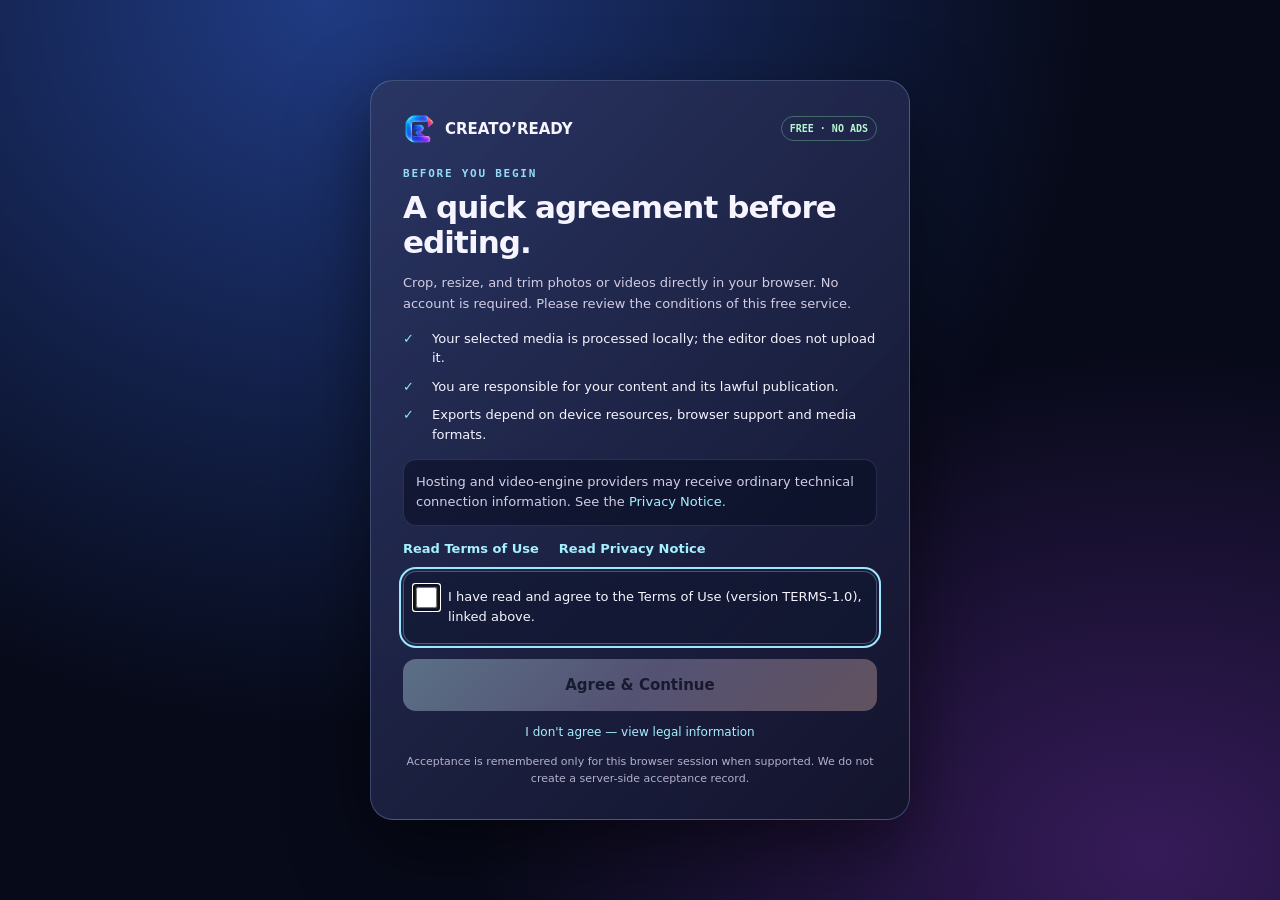
==== index.html @ 8bef1cc3 "Implement Cloudflare protected X link with 24-hour signed access session" ====
<!doctype html>
<html lang="en">
<head>
<script>if(location.hostname==='kelbrictech.github.io'){location.replace('https://creatoready.arjayb-fb.workers.dev/');}</script>
<meta charset="utf-8">
<meta name="viewport" content="width=device-width, initial-scale=1">
<meta name="theme-color" content="#10142c">
<meta name="description" content="Resize photos and short videos privately in your browser.">
<meta name="mobile-web-app-capable" content="yes">
<meta name="apple-mobile-web-app-capable" content="yes">
<meta name="apple-mobile-web-app-status-bar-style" content="black-translucent">
<title>Creato’Ready — Private media resizing</title>
<link rel="manifest" href="./manifest.webmanifest">
<link rel="icon" href="./icons/icon-192.png" sizes="192x192">
<link rel="apple-touch-icon" href="./icons/icon-192.png">
<!-- No remote fonts, analytics, ads, or tracking scripts. -->
<style>
  * { box-sizing: border-box; }
  html, body {
    margin: 0; padding: 0;
    background: #05050a;
    font-family: system-ui, -apple-system, 'Segoe UI', sans-serif;
    display: flex; align-items: center; justify-content: center;
    min-height: 100vh;
  }
  a { color: #ffb98a; text-decoration: none; }
  .mono { font-family: ui-monospace, 'Consolas', monospace; }

  .phone {
    width: 390px; height: 844px;
    position: relative;
    overflow: hidden;
    color: #f7f3ec;
    font-size: 15px;
    border-radius: 40px;
    box-shadow: 0 40px 80px rgba(0,0,0,0.6), 0 0 0 10px #0a0a12, 0 0 0 11px #2a2a38;
  }

  .bg {
    position: absolute; inset: 0;
    background-image: url('assets/embedded-1.webp');
    background-size: cover;
    background-position: center;
  }

  /* brandmark watermark: oversized, sitting beneath the glass so panels
     appear to refract/reveal it, rather than a small logo bolted on top */
  .brand-watermark {
    position: absolute;
    bottom: -90px;
    right: -100px;
    width: 320px;
    height: 320px;
    background-image: url('assets/embedded-2.webp');
    background-size: contain;
    background-repeat: no-repeat;
    background-position: center;
    opacity: 0.9;
    filter: saturate(1.15) drop-shadow(0 0 30px rgba(0,0,0,0.5));
    pointer-events: none;
    z-index: 0;
    transform: rotate(-8deg);
  }

  /* shared glass recipe: layered blur, thin bright top edge, dark bottom edge,
     inner glow + outer drop shadow for real thickness/depth */
  .glass {
    position: relative;
    z-index: 1;
    background: linear-gradient(180deg, rgba(255,255,255,0.14) 0%, rgba(255,255,255,0.05) 100%);
    backdrop-filter: blur(20px) saturate(160%);
    -webkit-backdrop-filter: blur(20px) saturate(160%);
    border-radius: 20px;
    border-top: 1px solid rgba(255,255,255,0.55);
    border-left: 1px solid rgba(255,255,255,0.25);
    border-right: 1px solid rgba(255,255,255,0.08);
    border-bottom: 1px solid rgba(0,0,0,0.25);
    box-shadow:
      0 1px 0 rgba(255,255,255,0.4) inset,
      0 -1px 12px rgba(0,0,0,0.15) inset,
      0 18px 40px rgba(0,0,0,0.35),
      0 2px 6px rgba(0,0,0,0.25);
  }
  .glass-dim {
    position: relative;
    z-index: 1;
    background: linear-gradient(180deg, rgba(255,255,255,0.07) 0%, rgba(255,255,255,0.02) 100%);
    backdrop-filter: blur(14px) saturate(120%);
    -webkit-backdrop-filter: blur(14px) saturate(120%);
    border-radius: 16px;
    border-top: 1px solid rgba(255,255,255,0.22);
    border-left: 1px solid rgba(255,255,255,0.1);
    border-right: 1px solid rgba(255,255,255,0.04);
    border-bottom: 1px solid rgba(0,0,0,0.2);
    box-shadow: 0 8px 20px rgba(0,0,0,0.25);
  }
  /* faint specular streak across the top of a glass panel */
  .glass::before {
    content: "";
    position: absolute; top: 0; left: 10%; right: 10%; height: 1px;
    background: linear-gradient(90deg, transparent, rgba(255,255,255,0.9), transparent);
    border-radius: 100%;
  }

  .credit {
    margin-top: 18px;
    text-align: center;
    font-size: 11px;
    color: #6b6455;
  }

  /* toggle switch for Auto-detect */
  .toggle {
    width: 30px; height: 17px;
    border-radius: 100px;
    background: rgba(255,255,255,0.12);
    border: 1px solid rgba(255,255,255,0.18);
    position: relative;
    flex-shrink: 0;
  }
  .toggle::after {
    content: "";
    position: absolute; top: 2px; left: 2px;
    width: 11px; height: 11px;
    border-radius: 50%;
    background: #cfc9be;
  }
  .toggle.on {
    background: linear-gradient(135deg, #ff9a5c, #ff5a8c);
    border-color: rgba(255,255,255,0.3);
  }
  .toggle.on::after {
    left: auto; right: 2px;
    background: #fff;
  }
  /* Progressive flow: one task and one dominant action per screen. */
  button, input { font: inherit; }
  button { border: 0; }
  .app-shell { position: relative; z-index: 2; height: 100%; padding: 32px 18px 22px; }
  .topbar { height: 52px; padding: 0 14px; display: flex; align-items: center; justify-content: space-between; }
  .brand { display: flex; align-items: center; gap: 9px; min-width: 0; }
  .brand-icon { width: 30px; height: 30px; object-fit: contain; filter: drop-shadow(0 6px 10px rgba(92,139,255,.35)); }
  .brand-wordmark { width: 137px; height: auto; object-fit: contain; display: block; }
  .private { display: flex; align-items: center; gap: 6px; color: #96f4bf; font-size: 11px; }
  .progress { margin: 16px 4px 18px; display: grid; grid-template-columns: repeat(3,1fr); gap: 8px; }
  .progress i { height: 3px; border-radius: 99px; background: rgba(255,255,255,.14); transition: .25s ease; }
  .progress i.done, .progress i.active { background: linear-gradient(90deg,#57e5ff,#9a6bff); box-shadow: 0 0 12px rgba(101,163,255,.5); }
  .stage { display: none; height: 704px; animation: enter .28s ease both; }
  .stage.active { display: flex; flex-direction: column; }
  @keyframes enter { from { opacity:0; transform: translateY(8px); } }
  .eyebrow { margin: 8px 2px 7px; color: #8e88a4; font-size: 11px; letter-spacing: .13em; }
  h1 { margin: 0 2px; font-size: 28px; line-height: 1.15; letter-spacing: -.04em; }
  .lede { margin: 10px 2px 22px; max-width: 315px; color: #b8b3c7; font-size: 14px; line-height: 1.55; }
  .upload-zone { min-height: 386px; padding: 28px; display: flex; flex-direction: column; align-items: center; justify-content: center; text-align: center; cursor: pointer; border: 1px dashed rgba(117,220,255,.48); transition: .2s ease; }
  .upload-zone:hover, .upload-zone:focus-within, .upload-zone.drag-over { transform:translateY(-2px);border-color:#79e4ff;background:linear-gradient(180deg,rgba(100,183,255,.2),rgba(127,91,255,.12)); }
  .upload-hint { margin:12px 4px 0; text-align:center; font-size:11px; line-height:1.5; color:#b4b1c9; }
  .drop-overlay[hidden] { display:none!important; }
  .drop-overlay { position:fixed; inset:0; z-index:850; display:grid; place-items:center; pointer-events:none; background:rgba(5,9,30,.65); backdrop-filter:blur(8px); }
  .drop-overlay-card { display:grid; justify-items:center; gap:12px; width:min(360px,calc(100% - 28px)); border:2px dashed #8ceaff; border-radius:24px; padding:45px 22px; text-align:center; color:#fff; background:linear-gradient(145deg,rgba(36,76,137,.95),rgba(45,28,95,.96)); box-shadow:0 24px 75px rgba(0,0,0,.5),0 0 32px rgba(99,219,255,.15); }
  .drop-overlay-icon { display:grid;place-items:center;width:64px;height:64px;border-radius:18px;background:rgba(114,235,255,.16);font-size:38px;line-height:1;color:#a6efff; }
  .drop-overlay-card strong { font-size:24px; }
  .drop-overlay-card small { font-size:13px; color:#c8d2eb; }
  .feedback.error { color:#ffe5df; background:rgba(90,23,42,.93); border-color:rgba(255,141,133,.54); }
  @media(max-width:430px) {.upload-hint { display:none; }}
  .upload-orb { width: 72px; height: 72px; border-radius: 23px; display:grid; place-items:center; margin-bottom: 22px; background: linear-gradient(145deg,rgba(99,225,255,.28),rgba(138,91,255,.25)); border:1px solid rgba(255,255,255,.34); box-shadow: inset 0 1px 0 rgba(255,255,255,.45),0 16px 35px rgba(22,10,70,.45); }
  .upload-title { font-size: 18px; font-weight: 700; }
  .upload-note { margin-top:8px; color:#aaa4b9; font-size:13px; line-height:1.5; }
  .primary { width:100%; min-height:54px; margin-top:auto; border-radius:17px; color:#11142a; font-weight:700; font-size:15px; background:linear-gradient(135deg,#69e8ff 0%,#b18aff 52%,#ff937b 100%); box-shadow:0 14px 30px rgba(102,99,255,.34),inset 0 1px 0 rgba(255,255,255,.78); cursor:pointer; transition:.2s ease; }
  .primary:hover { transform:translateY(-2px); box-shadow:0 18px 36px rgba(102,99,255,.46),inset 0 1px 0 rgba(255,255,255,.8); }
  .primary:focus-visible, .choice:focus-visible, summary:focus-visible, .text-action:focus-visible { outline:3px solid rgba(111,228,255,.85); outline-offset:3px; }
  .primary[disabled] { opacity:.42; cursor:not-allowed; transform:none; box-shadow:none; }
  .preview { height:294px; padding:13px; overflow:hidden; display:grid; place-items:center; }
  .preview-frame { height:268px; aspect-ratio:9/16; max-width:100%; border-radius:13px; overflow:hidden; background:linear-gradient(155deg,#282655,#813c84,#df765e); box-shadow:0 16px 36px rgba(0,0,0,.45); transition:.25s ease; }
  .preview-frame img,.preview-frame video { width:100%; height:100%; object-fit:cover; display:block; }
  .section-label { margin:18px 2px 10px; color:#b7b2c5; font-size:12px; font-weight:600; }
  .choices { display:grid; grid-template-columns:repeat(3,1fr); gap:9px; }
  .choice { min-height:64px; padding:9px 6px; border-radius:15px; color:#c8c4d2; background:rgba(255,255,255,.055); border:1px solid rgba(255,255,255,.1); cursor:pointer; }
  .choice strong { display:block; margin-bottom:4px; color:#f7f4ff; font-size:15px; }
  .choice.selected { color:#d7f8ff; border-color:rgba(107,226,255,.78); background:linear-gradient(145deg,rgba(87,219,255,.2),rgba(132,89,255,.17)); box-shadow:inset 0 1px 0 rgba(255,255,255,.28),0 9px 22px rgba(35,19,91,.3); }
  details { margin-top:13px; }
  summary { width:max-content; color:#aba5ba; font-size:13px; cursor:pointer; list-style:none; padding:7px 2px; }
  summary::-webkit-details-marker { display:none; }
  summary::before { content:'+ '; color:#71e0f9; }
  details[open] summary::before { content:'− '; }
  .advanced { margin-top:7px; padding:13px; display:grid; gap:10px; }
  .advanced-row { display:flex; align-items:center; justify-content:space-between; gap:12px; color:#bcb7ca; font-size:12px; }
  input[type=range] { width:170px; accent-color:#8c78ff; }
  .review { padding:18px; display:flex; align-items:center; gap:14px; }
  .thumb { width:68px; height:104px; border-radius:11px; overflow:hidden; background:linear-gradient(155deg,#282655,#813c84,#df765e); flex:none; }
  .thumb img,.thumb video { width:100%; height:100%; object-fit:cover; }
  .review-copy { min-width:0; }
  .file-name { font-weight:700; white-space:nowrap; overflow:hidden; text-overflow:ellipsis; }
  .file-meta { margin-top:7px; color:#aaa4ba; font-size:12px; }
  .ready-card { margin-top:16px; padding:22px; text-align:center; }
  .ready-mark { width:54px; height:54px; margin:0 auto 14px; display:grid; place-items:center; border-radius:18px; color:#10142c; background:linear-gradient(135deg,#62eaff,#ab83ff,#ff8a72); box-shadow:0 10px 28px rgba(106,91,255,.4); }
  .ready-card h2 { margin:0; font-size:22px; }
  .ready-card p { margin:9px auto 0; max-width:260px; color:#afa9bc; font-size:13px; line-height:1.55; }
  .specs { margin-top:16px; display:grid; grid-template-columns:repeat(3,1fr); gap:8px; }
  .spec { padding:13px 4px; text-align:center; }
  .spec strong { display:block; color:#f4f1fb; font-size:13px; }
  .spec span { color:#90899f; font-size:10px; }
  .text-action { align-self:center; margin:13px 0 0; padding:8px; color:#aaa4b9; font-size:12px; background:none; text-decoration:underline; text-underline-offset:3px; cursor:pointer; }
  .status { min-height:20px; margin:10px 0 0; text-align:center; color:#9af2c1; font-size:12px; }
  .credit { color:#817a90; }
  @media (max-width:430px) { html,body { background:#070814; } .phone { width:100vw; height:100dvh; min-height:740px; border-radius:0; box-shadow:none; } .app-shell{padding-top:max(20px,env(safe-area-inset-top));} .stage{height:calc(100dvh - 126px);} .credit{display:none;} }
</style>

<style>
  .progress { grid-template-columns: repeat(4,1fr); }
  .stage { height: 704px; }
  .destination-list { display:grid; gap:10px; }
  .destination { width:100%; min-height:72px; padding:13px 15px; display:grid; grid-template-columns:44px 1fr auto; align-items:center; gap:12px; text-align:left; color:#d6d2df; background:rgba(255,255,255,.055); border:1px solid rgba(255,255,255,.1); border-radius:17px; cursor:pointer; }
  .destination .ratio-icon { width:36px; height:46px; display:grid; place-items:center; border:1.5px solid #827a98; border-radius:7px; color:#a7a1b5; font:600 10px 'Consolas',ui-monospace,monospace; }
  .destination strong { display:block; color:#f7f4ff; font-size:15px; }
  .destination small { display:block; margin-top:4px; color:#9e98ad; font-size:12px; }
  .destination .radio { width:18px; height:18px; border:1px solid #79728c; border-radius:50%; }
  .destination.selected { border-color:rgba(105,229,255,.72); background:linear-gradient(145deg,rgba(86,218,255,.19),rgba(135,90,255,.16)); box-shadow:inset 0 1px 0 rgba(255,255,255,.25),0 12px 26px rgba(23,13,69,.3); }
  .destination.selected .ratio-icon { border-color:#71e3fb; color:#c5f9ff; box-shadow:0 0 14px rgba(82,218,255,.28); }
  .destination.selected .radio { border:5px solid #70e2fb; }
  .frame-stage { display:grid; place-items:center; min-height:390px; padding:16px; overflow:hidden; touch-action:none; cursor:grab; }
  .frame-stage.dragging { cursor:grabbing; }
  .crop-window { position:relative; height:358px; max-width:100%; overflow:hidden; border-radius:16px; background:#0c0b16; box-shadow:0 18px 40px rgba(0,0,0,.48); }
  .crop-window::after { content:''; position:absolute; inset:0; pointer-events:none; border:1px solid rgba(255,255,255,.5); border-radius:inherit; box-shadow:inset 0 0 0 1px rgba(0,0,0,.25); }
  .crop-window img,.crop-window video { width:100%; height:100%; object-fit:cover; display:block; transform:translate(var(--x,0px),var(--y,0px)) scale(var(--zoom,1)); transform-origin:center; user-select:none; pointer-events:none; }
  .drag-hint { position:absolute; left:50%; bottom:14px; transform:translateX(-50%); z-index:2; padding:7px 11px; border-radius:99px; color:#fff; background:rgba(8,8,19,.66); backdrop-filter:blur(9px); font-size:11px; white-space:nowrap; }
  .zoom-row { margin-top:13px; display:flex; align-items:center; justify-content:center; gap:14px; color:#a9a3b7; font-size:12px; }
  .zoom-button { width:38px; height:38px; border-radius:12px; color:#eeeaff; background:rgba(255,255,255,.08); border:1px solid rgba(255,255,255,.12); font-size:20px; cursor:pointer; }
  .conditional { margin-top:13px; padding:13px 15px; display:none; align-items:center; justify-content:space-between; color:#ffd0c1; font-size:12px; }
  .conditional.show { display:flex; }
  .conditional strong { display:block; color:#fff; margin-bottom:3px; }
  .prototype-note { margin-top:12px; padding:12px 14px; border-radius:13px; color:#aca6bb; background:rgba(255,255,255,.045); font-size:12px; line-height:1.45; }
  .settings-panel { margin-top:8px; padding:13px 15px; color:#b8b2c5; font-size:12px; line-height:1.7; }
  .stage-heading { display:flex; align-items:center; gap:10px; margin:7px 0 6px; }
  .stage-heading h1 { margin:0; }
  .back-control { width:38px; height:38px; flex:none; border-radius:12px; display:grid; place-items:center; color:#d8d3e2; background:rgba(255,255,255,.065); border:1px solid rgba(255,255,255,.12); cursor:pointer; }
  .feedback { position:absolute; z-index:20; top:110px; left:50%; transform:translate(-50%,-8px); min-width:210px; max-width:330px; padding:10px 14px; border-radius:99px; text-align:center; color:#dffff0; background:rgba(19,54,50,.9); border:1px solid rgba(121,244,187,.38); box-shadow:0 12px 28px rgba(0,0,0,.34); font-size:12px; opacity:0; pointer-events:none; transition:.22s ease; }
  .feedback.show { opacity:1; transform:translate(-50%,0); }
  #processingPanel { display:none; height:100%; flex-direction:column; justify-content:center; text-align:center; }
  .stage.processing > :not(#processingPanel) { display:none; }
  .stage.processing #processingPanel { display:flex; }
  .processing-orb { width:76px; height:76px; margin:0 auto 22px; border-radius:25px; display:grid; place-items:center; background:linear-gradient(145deg,rgba(86,227,255,.27),rgba(146,89,255,.3)); border:1px solid rgba(255,255,255,.28); box-shadow:0 18px 40px rgba(70,55,180,.34); }
  .processing-orb .loading-icon { animation:spin 1.4s linear infinite; }
  .processing-orb .success-icon,.processing-orb .error-icon { display:none; }
  .stage.processing.is-complete .processing-orb .loading-icon,.stage.processing.is-error .processing-orb .loading-icon { display:none; }
  .stage.processing.is-complete .processing-orb .success-icon { display:block; }
  .stage.processing.is-error .processing-orb .error-icon { display:block; }
  @keyframes spin { to { transform:rotate(360deg); } }
  .processing-track { height:12px; margin:28px 0 12px; overflow:hidden; border-radius:99px; background:rgba(255,255,255,.1); border:1px solid rgba(255,255,255,.1); }
  .processing-fill { width:0; height:100%; border-radius:inherit; background:linear-gradient(90deg,#62eaff,#a981ff,#ff8f78); box-shadow:0 0 18px rgba(119,132,255,.65); transition:width .28s ease; }
  .processing-meta { display:flex; justify-content:space-between; color:#aaa4b8; font-size:12px; }
  .processing-meta strong { color:#f5f1ff; }
  .complete-action { display:none; }
  .stage.processing #processingPanel { justify-content:flex-start; overflow-y:auto; min-height:0; padding:12px 1px 26px; scrollbar-width:thin; }
  .stage.processing .processing-orb { flex-shrink:0; margin-bottom:15px; }
  .stage.processing #processingPanel .primary { margin-top:11px; flex-shrink:0; }
  .stage.processing .processing-track { margin-top:20px; }
  .stage.processing .result-preview { flex-shrink:1; max-height:260px; margin-top:14px; }
  .stage.processing .result-preview img,.stage.processing .result-preview video { max-height:258px; }
  .next-edit-action { display:none; width:100%; min-height:48px; flex-shrink:0; margin-top:9px; padding:10px 14px; border-radius:14px; background:rgba(109,232,255,.12); border:1px solid rgba(111,232,255,.45); color:#e5faff; font-weight:700; cursor:pointer; }
  .next-edit-action:focus-visible { outline:3px solid #96ebff; outline-offset:2px; }
  .stage.processing .next-edit-action.primary { background:linear-gradient(135deg,#69e8ff,#b18aff,#ff937b); color:#11142a; }
  .stage.processing #processingDone.text-action { align-self:center; width:auto; min-height:32px; margin:7px auto 0; padding:7px; background:none; color:#b7eaff; border:none; box-shadow:none; font-size:12px; }
  @media(max-width:430px){.stage.processing .result-preview{max-height:205px}.stage.processing .result-preview img,.stage.processing .result-preview video{max-height:203px}}
  .result-preview { display:none; width:100%; max-height:300px; margin:18px auto 4px; overflow:hidden; border-radius:18px; background:#090914; border:1px solid rgba(255,255,255,.14); }
  .result-preview img,.result-preview video { display:block; width:100%; max-height:300px; object-fit:contain; }
  .processing-error { display:none; margin-top:18px; padding:14px; border-radius:14px; color:#ffd5cc; background:rgba(128,36,45,.28); border:1px solid rgba(255,132,112,.32); font-size:12px; line-height:1.45; }
  .processing-error.show { display:block; }
  @media (max-width:430px) { .stage{height:calc(100dvh - 126px);} .crop-window{height:min(358px,43vh);} }
  .stage[data-stage="3"] { overflow-y:auto; overscroll-behavior:contain; scrollbar-width:thin; padding-bottom:10px; }
  .stage[data-stage="3"] .frame-stage { flex-shrink:0; min-height:0; }
  .stage[data-stage="3"] .primary { margin-top:18px; flex-shrink:0; }
  .trim-panel { display:none; flex-shrink:0; margin-top:14px; padding:13px 14px; }
  .trim-panel.show { display:block; }
  .trim-head { display:flex; justify-content:space-between; gap:8px; align-items:center; margin-bottom:10px; font-size:13px; }
  .trim-head strong { color:#f7f4ff; }
  .trim-head span { color:#b7b0cb; font:11px 'Consolas',ui-monospace,monospace; }
  .trim-fields { display:grid; grid-template-columns:1fr 1fr; gap:10px; }
  .trim-fields label { min-width:0; display:block; color:#c8c2d8; font-size:11px; }
  .trim-fields input { display:block; margin-top:6px; width:100%; border:1px solid rgba(120,203,255,.42); border-radius:10px; padding:10px 12px; color:#fff; background:rgba(5,9,26,.72); font:600 15px 'Consolas',ui-monospace,monospace; }
  .trim-fields input:focus-visible { outline:2px solid #7be9ff; outline-offset:2px; }
  .trim-help { margin:9px 0 0; color:#a9a2bd; font-size:11px; line-height:1.45; }
  .trim-error { margin:9px 0 0; color:#ffbdb6; font-size:12px; }
  .trim-error[hidden] { display:none; }

.agreement-gate{position:fixed;inset:0;z-index:1000;display:flex;align-items:center;justify-content:center;overflow:auto;padding:16px;background:radial-gradient(ellipse at 25% 0%,#203b83 0%,transparent 57%),radial-gradient(ellipse at 90% 95%,#361b59 0%,transparent 42%),#070a19;color:#f6f4ff;font-family:system-ui,-apple-system,'Segoe UI',sans-serif}
.agreement-gate[hidden]{display:none!important}
.agreement-card{width:min(100%,540px);margin:auto;padding:clamp(20px,5vw,32px);border-radius:23px;border:1px solid rgba(151,194,255,.29);background:linear-gradient(135deg,rgba(43,54,99,.9),rgba(19,20,44,.97));box-shadow:0 25px 75px #0008}
.agreement-brand{display:flex;align-items:center;gap:10px;font-size:15px;font-weight:800}
.agreement-pill{margin-left:auto;color:#b5f7ce;font:700 10px ui-monospace,monospace;white-space:nowrap;border:1px solid #8de9a757;padding:6px 8px;border-radius:30px}
.agreement-eyebrow{margin-top:22px;color:#93dcf8;font:700 11px ui-monospace,monospace;letter-spacing:.16em}
.agreement-card h1{font-size:clamp(25px,5vw,31px);line-height:1.14;margin:10px 0;letter-spacing:-.03em}
.agreement-card p{font-size:13px;line-height:1.55;color:#d2cde4}
.agreement-points{list-style:none;padding:0;display:grid;gap:9px;margin:15px 0}
.agreement-points li{font-size:13px;line-height:1.5;padding-left:29px;position:relative}
.agreement-points li:before{content:'✓';position:absolute;left:0;top:0;color:#86e6ff}
.agreement-disclosure{padding:12px;border:1px solid #7b9ece34;border-radius:13px;background:#080e2390}
.agreement-card a{color:#a5efff;text-underline-offset:3px}
.agreement-links{display:flex;flex-wrap:wrap;gap:10px 20px;margin:15px 0;font-size:13px;font-weight:600}
.agreement-check{display:flex;align-items:flex-start;gap:11px;padding:15px 12px;border:1px solid #94b5ef63;border-radius:13px;background:#10172f99;font-size:13px;line-height:1.6;cursor:pointer}
.agreement-check input{flex:none;margin:0;width:21px;height:21px;accent-color:#84ecff}
.agreement-check:focus-within{outline:2px solid #9ce9ff;outline-offset:2px}
.agreement-continue{display:block;width:100%;min-height:52px;margin:15px 0 0;border-radius:13px;background:linear-gradient(135deg,#70eaff,#b093ff,#ff9685);font-size:15px;font-weight:800;color:#11162f;cursor:pointer}
.agreement-continue:disabled{opacity:.42;cursor:not-allowed;filter:grayscale(.65)}
.agreement-decline{display:block;width:max-content;max-width:100%;margin:14px auto;text-align:center;font-size:12px}
.agreement-card .agreement-footnote{text-align:center;color:#b5b0c9;font-size:11px;margin-bottom:0}
body.agreement-required{overflow:hidden}
.agreement-gate a:focus-visible,.agreement-continue:focus-visible,.upload-zone:focus-visible{outline:3px solid #b4f2ff;outline-offset:3px}
@media(max-width:430px){.agreement-gate{padding:9px;align-items:flex-start}.agreement-card{padding:20px;border-radius:18px}.agreement-eyebrow{margin-top:14px}}
@media(max-height:710px){.agreement-gate{align-items:flex-start}}

  .privacy-link { text-decoration:none; }
  .privacy-link:hover, .legal-nav a:hover { color:#b7f6ff; text-decoration:underline; }
  .privacy-link:focus-visible, .legal-nav a:focus-visible { outline:2px solid #6deaff; outline-offset:3px; }
  .legal-nav { display:flex; justify-content:center; align-items:center; flex-wrap:wrap; gap:9px; font-size:10px; }
  .legal-nav a { color:#aaa4ba; }
  @media (max-width:430px) {
    .credit.legal-nav { display:flex; position:fixed; z-index:12; bottom:0; left:0; width:100%; min-height:34px; margin:0; padding:5px 8px max(5px,env(safe-area-inset-bottom)); background:rgba(6,7,19,.97); border-top:1px solid rgba(131,122,169,.27); }
    .stage { height:calc(100dvh - 165px); }
    .stage[data-stage="3"] { padding-bottom:14px; }
  }
</style>
</head>
<body class="agreement-required">

<section class="agreement-gate" id="agreementGate" role="dialog" aria-modal="true" aria-labelledby="agreementTitle" aria-describedby="agreementSummary">
 <div class="agreement-card">
  <div class="agreement-brand"><img src="./assets/embedded-2.webp" alt="" width="32" height="32"> CREATO’READY <span class="agreement-pill">FREE · NO ADS</span></div>
  <div class="agreement-eyebrow">BEFORE YOU BEGIN</div>
  <h1 id="agreementTitle">A quick agreement before editing.</h1>
  <p id="agreementSummary">Crop, resize, and trim photos or videos directly in your browser. No account is required. Please review the conditions of this free service.</p>
  <ul class="agreement-points">
   <li>Your selected media is processed locally; the editor does not upload it.</li>
   <li>You are responsible for your content and its lawful publication.</li>
   <li>Exports depend on device resources, browser support and media formats.</li>
  </ul>
  <p class="agreement-disclosure">Hosting and video-engine providers may receive ordinary technical connection information. See the <a href="./privacy.html" target="_blank" rel="noopener noreferrer">Privacy Notice</a>.</p>
  <nav class="agreement-links" aria-label="Policies to review"><a href="./terms.html" target="_blank" rel="noopener noreferrer">Read Terms of Use</a><a href="./privacy.html" target="_blank" rel="noopener noreferrer">Read Privacy Notice</a></nav>
  <label class="agreement-check" for="agreementCheck"><input type="checkbox" id="agreementCheck"><span>I have read and agree to the Terms of Use (version TERMS-1.0), linked above.</span></label>
  <button type="button" id="agreementContinue" class="agreement-continue" disabled>Agree &amp; Continue</button>
  <a class="agreement-decline" href="./legal.html">I don't agree — view legal information</a>
  <p class="agreement-footnote">Acceptance is remembered only for this browser session when supported. We do not create a server-side acceptance record.</p>
 </div>
</section>
<div id="editorApp" inert>
  <div class="drop-overlay" id="dropOverlay" hidden aria-hidden="true"><div class="drop-overlay-card"><span class="drop-overlay-icon" aria-hidden="true">↓</span><strong>Drop to edit</strong><small>Release one photo or video anywhere here</small></div></div>
  <main class="phone" aria-label="Creato’Ready media resizing tool">
    <div class="bg"></div>
    <div class="app-shell">
      <header class="glass topbar">
        <div class="brand" aria-label="Creato’Ready">
          <img class="brand-icon" src="assets/embedded-2.webp" alt="">
          <img class="brand-wordmark" src="assets/embedded-3.png" alt="CREATO’READY">
        </div>
        <a class="private mono privacy-link" href="./privacy.html" title="Read our privacy notice">
          <svg width="14" height="14" viewBox="0 0 24 24" fill="none" stroke="currentColor" stroke-width="2"><path d="M12 22s8-4 8-10V5l-8-3-8 3v7c0 6 8 10 8 10z"/></svg> PRIVATE
        </a>
      </header>

      <nav class="progress" aria-label="Progress"><i class="active"></i><i></i><i></i><i></i></nav>
      <div class="feedback" id="feedback" role="status" aria-live="polite"></div>

      <section class="stage active" data-stage="1">
        <div class="eyebrow mono">STEP 1 OF 4</div>
        <h1>Choose your media.</h1>
        <p class="lede">Start with one photo or video. It stays in your browser.</p>
        <label class="glass upload-zone" for="mediaInput" tabindex="0" role="button">
          <span class="upload-orb" aria-hidden="true"><svg width="28" height="28" viewBox="0 0 24 24" fill="none" stroke="#bff7ff" stroke-width="1.8"><path d="M12 16V4m0 0L7.5 8.5M12 4l4.5 4.5M5 14v4a2 2 0 0 0 2 2h10a2 2 0 0 0 2-2v-4"/></svg></span>
          <span class="upload-title">Choose a file or drag it here</span>
          <span class="upload-note">Drop one photo or video here<br>or tap to browse files</span>
          <input id="mediaInput" type="file" accept="video/*,image/*" hidden>
        </label>
        <p class="upload-hint">Drag &amp; drop works anywhere on the editor · one file at a time</p>
      </section>

      <section class="stage" data-stage="2">
        <div class="eyebrow mono">STEP 2 OF 4</div>
        <div class="stage-heading"><button class="back-control" data-back="1" aria-label="Return to choose media">←</button><h1>Where will you post?</h1></div>
        <p class="lede">Choose the destination. We’ll handle the dimensions.</p>
        <div class="destination-list" role="radiogroup" aria-label="Posting destination">
          <button class="destination selected" data-ratio="9/16" data-format="9:16" data-label="Reels, TikTok or Shorts" role="radio" aria-checked="true"><span class="ratio-icon">9:16</span><span><strong>Reels · TikTok · Shorts</strong><small>Full-screen vertical video</small></span><span class="radio"></span></button>
          <button class="destination" data-ratio="4/5" data-format="4:5" data-label="Instagram feed" role="radio" aria-checked="false"><span class="ratio-icon" style="height:42px">4:5</span><span><strong>Instagram feed</strong><small>Tall feed post</small></span><span class="radio"></span></button>
          <button class="destination" data-ratio="1/1" data-format="1:1" data-label="Square post" role="radio" aria-checked="false"><span class="ratio-icon" style="height:36px">1:1</span><span><strong>Square post</strong><small>Balanced across feeds</small></span><span class="radio"></span></button>
        </div>
        <div class="glass review" style="margin-top:14px"><div class="thumb" id="sourceThumb"></div><div class="review-copy"><div class="file-name" id="sourceName">Your media</div><div class="file-meta" id="sourceMeta">Ready for framing</div></div></div>
        <button class="primary" id="previewBtn">Preview for Reels</button>
      </section>

      <section class="stage" data-stage="3">
        <div class="eyebrow mono">STEP 3 OF 4</div>
        <div class="stage-heading"><button class="back-control" data-back="2" aria-label="Return to destination">←</button><h1>Set the frame.</h1></div>
        <p class="lede" style="margin-bottom:13px">Drag the media until the important part is visible.</p>
        <div class="glass frame-stage" id="frameStage">
          <div class="crop-window" id="cropWindow"><div class="drag-hint">Drag to reposition</div></div>
        </div>
        <div class="zoom-row"><button class="zoom-button" id="zoomOut" aria-label="Zoom out">−</button><span id="zoomLabel">100% zoom</span><button class="zoom-button" id="zoomIn" aria-label="Zoom in">+</button></div>
        <div class="glass-dim trim-panel" id="trimPanel">
          <div class="trim-head"><strong>Trim video</strong><span id="videoDuration"></span></div>
          <div class="trim-fields">
            <label for="trimStart">Start time<input id="trimStart" type="text" inputmode="decimal" autocomplete="off" value="00:00" placeholder="00:40"></label>
            <label for="trimEnd">End time<input id="trimEnd" type="text" inputmode="decimal" autocomplete="off" value="00:00" placeholder="01:05"></label>
          </div>
          <p class="trim-help">Use MM:SS or HH:MM:SS. Export includes only this segment.</p>
          <p class="trim-error" id="trimError" role="alert" hidden></p>
        </div>
        <button class="primary" id="useFrameBtn">Use this framing</button>
      </section>

      <section class="stage" data-stage="4">
        <div class="eyebrow mono">STEP 4 OF 4</div>
        <div class="stage-heading"><button class="back-control" data-back="3" aria-label="Return to framing">←</button><h1>Ready to export.</h1></div>
        <p class="lede">Check the essentials before processing.</p>
        <div class="glass review"><div class="thumb" id="finalThumb"></div><div class="review-copy"><div class="file-name" id="finalName">Your media</div><div class="file-meta" id="finalMeta">9:16 · Reels</div></div></div>
        <div class="glass ready-card">
          <div class="ready-mark" aria-hidden="true"><svg width="25" height="25" viewBox="0 0 24 24" fill="none" stroke="currentColor" stroke-width="2.4"><path d="M20 6 9 17l-5-5"/></svg></div>
          <h2>Your framing is ready.</h2>
          <p>No watermark. No account. Your file stays on this device.</p>
        </div>
        <div class="specs"><div class="glass-dim spec"><strong id="finalRatio">9:16</strong><span>FORMAT</span></div><div class="glass-dim spec"><strong>Auto</strong><span>QUALITY</span></div><div class="glass-dim spec"><strong>No</strong><span>WATERMARK</span></div></div>
        <details><summary>Export settings</summary><div class="glass-dim settings-panel">Video: MP4 (H.264) · Image: PNG/JPG<br>Quality: automatic<br>Audio: AAC when present</div></details>
        <div class="prototype-note" id="privacyNote">Processing happens in this browser. Video export loads the processing engine on first use.</div>
        <button class="primary" id="confirmBtn">Create resized media</button>
        <div id="processingPanel" aria-live="polite">
          <div class="processing-orb" aria-hidden="true">
 <svg class="loading-icon" width="32" height="32" viewBox="0 0 24 24" fill="none" stroke="#bff7ff" stroke-width="2"><path d="M21 12a9 9 0 1 1-3-6.7"/></svg>
 <svg class="success-icon" width="36" height="36" viewBox="0 0 24 24" fill="none" stroke="#b6ffdb" stroke-width="2.5" stroke-linecap="round" stroke-linejoin="round"><path d="M4 12.5l5 5L20 6"/></svg>
 <svg class="error-icon" width="36" height="36" viewBox="0 0 24 24" fill="none" stroke="#ffbcb6" stroke-width="2.5" stroke-linecap="round"><path d="M12 7v6M12 17h.01"/></svg>
 </div>
          <div class="eyebrow mono">LOCAL PROCESSING</div>
          <h1 id="processingTitle">Preparing your media…</h1>
          <p class="lede" id="processingStatus" style="margin-left:auto;margin-right:auto">Reading the selected format</p>
          <div class="processing-track" role="progressbar" aria-label="Processing progress" aria-valuemin="0" aria-valuemax="100" aria-valuenow="0"><div class="processing-fill" id="processingFill"></div></div>
          <div class="processing-meta"><span id="processingStep">Preparing</span><strong id="processingPercent">0%</strong></div>
          <div class="result-preview" id="resultPreview"></div>
          <div class="processing-error" id="processingError"></div>
          <button class="text-action" id="cancelProcessing">Cancel and return</button>
          <button class="primary complete-action" id="processingDone">Download edited media</button>
          <button class="next-edit-action complete-action" id="editAnotherBtn">Edit another file</button>
          <button class="text-action complete-action" id="changeAfterProcessing">Change settings</button>
        </div>
      </section>
    </div>
  </main>
  <nav class="credit mono legal-nav" aria-label="Legal and information">
    <span>FREE · NO ADS</span>
    <a href="./privacy.html">Privacy</a>
    <a href="./terms.html">Terms</a>
    <a href="./legal.html">Legal &amp; contact</a>
  </nav>
</div>

<script src="./vendor/ffmpeg/ffmpeg.js"></script>
<script>

  const TERMS_VERSION='TERMS-1.0';
  const ACCEPTANCE_KEY='creatoready:accepted-terms';
  let agreementAccepted=false;
  const agreementGate=document.getElementById('agreementGate');
  const editorApp=document.getElementById('editorApp');
  const agreementCheck=document.getElementById('agreementCheck');
  const agreementContinue=document.getElementById('agreementContinue');
  function setAgreementAccess(allowed){
    agreementAccepted=allowed;
    editorApp.inert=!allowed;
    agreementGate.hidden=allowed;
    document.body.classList.toggle('agreement-required',!allowed);
    if(!allowed)agreementCheck.focus();
  }
  agreementCheck.addEventListener('change',()=>{agreementContinue.disabled=!agreementCheck.checked;});
  agreementContinue.addEventListener('click',()=>{
    if(!agreementCheck.checked)return;
    try{sessionStorage.setItem(ACCEPTANCE_KEY,TERMS_VERSION);}catch(e){console.info('Session storage unavailable; acceptance applies to this page only.',e);}
    setAgreementAccess(true);
    document.querySelector('.upload-zone').focus();
  });
  let previouslyAccepted=false;
  try{previouslyAccepted=sessionStorage.getItem(ACCEPTANCE_KEY)===TERMS_VERSION;}catch(e){console.info('Session storage unavailable; acceptance required.',e);}
  setAgreementAccess(previouslyAccepted);

  const input=document.getElementById('mediaInput');
  const stages=[...document.querySelectorAll('.stage')];
  const bars=[...document.querySelectorAll('.progress i')];
  const destinations=[...document.querySelectorAll('.destination')];
  const cropWindow=document.getElementById('cropWindow');
let file,url,mediaType='image',ratio='9/16',format='9:16',destination='Reels, TikTok or Shorts',zoom=1,x=0,y=0,startX=0,startY=0,baseX=0,baseY=0,dragging=false,duration=0,sourceWidth=0,sourceHeight=0,probeReady=false;
  let coreUrls=[],ffmpegLog='';
  let feedbackTimer,ffmpeg=null,ffmpegLoaded=false,processing=false,cancelRequested=false,resultUrl='',resultBlob=null,resultName='',savedCrop=null;
  const outputSizes={'9/16':[720,1280],'4/5':[1080,1350],'1/1':[1080,1080]};

  function goTo(n){ stages.forEach((s,i)=>s.classList.toggle('active',i===n-1)); bars.forEach((b,i)=>b.className=i<n-1?'done':i===n-1?'active':''); }
  function showUploadStatus(message,isError=false){
    const box=document.getElementById('feedback');
    box.textContent=(isError?'! ':'✓ ')+message;
    box.classList.toggle('error',isError);
    box.classList.add('show');
    clearTimeout(feedbackTimer);
    feedbackTimer=setTimeout(()=>box.classList.remove('show','error'),isError?3500:1500);
  }
  function acknowledge(message){showUploadStatus(message);}
  function makeMedia(controls=false){ const el=document.createElement(mediaType==='video'?'video':'img'); el.src=url; el.alt=file?.name||'Selected media'; if(el.tagName==='VIDEO'){el.muted=true;el.playsInline=true;el.loop=true;el.autoplay=true;el.controls=controls;} return el; }
  function populate(container,controls=false){ container.replaceChildren(makeMedia(controls)); }
function constrainFrame(){
    if(!sourceWidth||!sourceHeight)return;
    const cw=cropWindow.clientWidth,ch=cropWindow.clientHeight;
    if(!cw||!ch)return;
    const scale=Math.max(cw/sourceWidth,ch/sourceHeight)*zoom;
    const maxX=Math.max(0,(sourceWidth*scale-cw)/2),maxY=Math.max(0,(sourceHeight*scale-ch)/2);
    x=Math.max(-maxX,Math.min(maxX,x));y=Math.max(-maxY,Math.min(maxY,y));
  }
  function updateTransform(){constrainFrame();const el=cropWindow.querySelector('img,video');if(el){el.style.setProperty('--x',x+'px');el.style.setProperty('--y',y+'px');el.style.setProperty('--zoom',zoom);}document.getElementById('zoomLabel').textContent=Math.round(zoom*100)+'% zoom';}
  function sizeCropWindow(){
    const [rw,rh]=ratio.split('/').map(Number);
    const maxWidth=Math.max(160,document.getElementById('frameStage').clientWidth-32);
    const maxHeight=Math.min(358,Math.max(220,window.innerHeight*.42));
    const h=Math.min(maxHeight,maxWidth*rh/rw);
    cropWindow.style.width=Math.floor(h*rw/rh)+'px';
    cropWindow.style.height=Math.floor(h)+'px';
    cropWindow.style.aspectRatio=ratio;
    updateTransform();
  }
  window.addEventListener('resize',()=>{if(stages[2].classList.contains('active'))sizeCropWindow();});
  function formatTime(seconds){const n=Math.max(0,Math.floor(seconds*10)/10),m=Math.floor(n/60),s=(n-m*60).toFixed(1);const hh=Math.floor(m/60),mm=m%60;return (hh?String(hh).padStart(2,'0')+':':'')+String(mm).padStart(2,'0')+':'+s.padStart(4,'0');}
  function parseTime(value){
    const parts=value.trim().split(':');
    if(parts.length>3||parts.length<1||parts.some(p=>!/^\d+(?:\.\d+)?$/.test(p)))return NaN;
    if(parts.length>1&&parts.slice(1).some(p=>Number(p)>=60))return NaN;
    if(parts.length>2&&parts.slice(0,-1).some(p=>!/^\d+$/.test(p)))return NaN;
    return parts.reduce((sum,p)=>sum*60+Number(p),0);
  }
  function selectedTrim(){
    if(mediaType!=='video')return {start:0,end:0};
    const start=parseTime(document.getElementById('trimStart').value),end=parseTime(document.getElementById('trimEnd').value);
    const error=document.getElementById('trimError');
    let message='';
    if(!Number.isFinite(duration)||duration<=0)message='The video duration could not be read. Try an MP4 or MOV file supported by this browser.';
    else if(!Number.isFinite(start)||!Number.isFinite(end))message='Enter valid timestamps, such as 00:40 and 01:05.';
    else if(start<0||start>=end)message='End time must be later than start time.';
    else if(end>duration+.05)message='End time cannot exceed '+formatTime(duration)+'.';
    error.hidden=!message;error.textContent=message;
    return message?null:{start,end:Math.min(end,duration)};
  }

  function acceptMediaFile(candidate){
    if(!agreementAccepted||processing)return false;
    if(!candidate)return false;
    const mime=candidate.type||'';
    const video=mime.startsWith('video/')||(!mime&&/\.(mp4|mov|m4v|webm|ogv|ogg)$/i.test(candidate.name));
    const image=mime.startsWith('image/')||(!mime&&/\.(jpe?g|png|webp|gif|bmp)$/i.test(candidate.name));
    if(!video&&!image){
      showUploadStatus('Choose a supported image or video file.',true);
      input.value='';
      return false;
    }
    if(file||resultUrl){
      if(processing)return false;
      startNewEdit();
    }
    // A dropped file enters the same path as a file-picker selection.
    file=candidate;
    clearResult();
    if(url)URL.revokeObjectURL(url);
    url=URL.createObjectURL(file);
    mediaType=video?'video':'image';
    savedCrop=null;sourceWidth=sourceHeight=duration=0;probeReady=false;
    document.getElementById('previewBtn').disabled=true;
    populate(document.getElementById('sourceThumb'));
    document.getElementById('sourceName').textContent=file.name;
    document.getElementById('sourceMeta').textContent='Reading '+mediaType+' details…';
    const probe=makeMedia();
    const readyEvent=mediaType==='video'?'loadedmetadata':'load';
    const activeUrl=url;
    probe.addEventListener(readyEvent,()=>{
      if(activeUrl!==url)return; // Ignore metadata events from a replaced file.
      sourceWidth=mediaType==='video'?probe.videoWidth:probe.naturalWidth;
      sourceHeight=mediaType==='video'?probe.videoHeight:probe.naturalHeight;
      if(!sourceWidth||!sourceHeight){
        document.getElementById('sourceMeta').textContent='Could not read media dimensions';
        showUploadStatus('This media could not be decoded.',true);return;
      }
      if(mediaType==='video'){
        duration=probe.duration;
        if(!Number.isFinite(duration)||duration<=0){
          document.getElementById('sourceMeta').textContent='Could not read video duration';
          showUploadStatus('This browser could not read the video duration.',true);return;
        }
        document.getElementById('sourceMeta').textContent=formatTime(duration)+' video';
        document.getElementById('videoDuration').textContent='Total '+formatTime(duration);
        document.getElementById('trimStart').value='00:00';
        document.getElementById('trimEnd').value=formatTime(duration);
      }else{
        document.getElementById('sourceMeta').textContent=sourceWidth+' × '+sourceHeight+' image';
      }
      probeReady=true;
      document.getElementById('previewBtn').disabled=false;
    },{once:true});
    probe.addEventListener('error',()=>{
      if(activeUrl!==url)return;
      document.getElementById('sourceMeta').textContent='Unsupported or damaged file';
      showUploadStatus('This media format is not supported by the browser.',true);
    },{once:true});
    goTo(2);
    acknowledge('Media selected');
    return true;
  }
  input.addEventListener('change',()=>{
    const candidate=input.files?.[0];
    if(!agreementAccepted){input.value='';return;}
    if(candidate)acceptMediaFile(candidate);
  });

  const dropOverlay=document.getElementById('dropOverlay');
  const uploadZone=document.querySelector('.upload-zone');
  let fileDragDepth=0;
  const isFileDrag=event=>Array.from(event.dataTransfer?.types||[]).includes('Files');
  function hideDropOverlay(){
    fileDragDepth=0;
    dropOverlay.hidden=true;
    uploadZone.classList.remove('drag-over');
  }
  document.addEventListener('dragenter',event=>{
    if(!isFileDrag(event))return;
    event.preventDefault();
    if(!agreementAccepted||processing)return;
    fileDragDepth++;
    dropOverlay.hidden=false;
    uploadZone.classList.add('drag-over');
  });
  document.addEventListener('dragover',event=>{
    if(!isFileDrag(event))return;
    event.preventDefault(); // Prevent the browser opening dropped media.
    if(event.dataTransfer)event.dataTransfer.dropEffect=agreementAccepted&&!processing?'copy':'none';
  });
  document.addEventListener('dragleave',event=>{
    if(!isFileDrag(event))return;
    fileDragDepth=Math.max(0,fileDragDepth-1);
    if(!fileDragDepth)hideDropOverlay();
  });
  document.addEventListener('drop',event=>{
    if(!isFileDrag(event))return;
    event.preventDefault();
    const files=Array.from(event.dataTransfer?.files||[]);
    hideDropOverlay();
    if(!agreementAccepted)return; // Dropping never bypasses the agreement screen.
    if(processing){showUploadStatus('Finish or cancel the current export first.',true);return;}
    if(files.length!==1){showUploadStatus('Drop one image or video at a time.',true);return;}
    acceptMediaFile(files[0]);
  });
  window.addEventListener('blur',hideDropOverlay);


  destinations.forEach(item=>item.addEventListener('click',()=>{destinations.forEach(d=>{d.classList.remove('selected');d.setAttribute('aria-checked','false')});item.classList.add('selected');item.setAttribute('aria-checked','true');ratio=item.dataset.ratio;format=item.dataset.format;destination=item.dataset.label;document.getElementById('previewBtn').textContent='Preview for '+destination.replace('Reels, TikTok or Shorts','Reels');acknowledge(destination+' selected');}));

document.getElementById('previewBtn').addEventListener('click',()=>{
    if(!probeReady)return;
    cropWindow.querySelectorAll('img,video').forEach(e=>e.remove());
    const el=makeMedia();cropWindow.prepend(el);
    zoom=1;x=0;y=0;savedCrop=null;
    document.getElementById('trimPanel').classList.toggle('show',mediaType==='video');
    document.getElementById('trimError').hidden=true;
    goTo(3);sizeCropWindow();acknowledge('Destination format applied');
  });
  document.getElementById('zoomIn').addEventListener('click',()=>{zoom=Math.min(2,zoom+.1);updateTransform();acknowledge('Zoom updated')});
  document.getElementById('zoomOut').addEventListener('click',()=>{zoom=Math.max(1,zoom-.1);updateTransform();acknowledge('Zoom updated')});
  cropWindow.addEventListener('pointerdown',e=>{dragging=true;startX=e.clientX;startY=e.clientY;baseX=x;baseY=y;cropWindow.setPointerCapture(e.pointerId);document.getElementById('frameStage').classList.add('dragging')});
  cropWindow.addEventListener('pointermove',e=>{if(!dragging)return;x=baseX+e.clientX-startX;y=baseY+e.clientY-startY;updateTransform()});
  cropWindow.addEventListener('pointerup',()=>{dragging=false;document.getElementById('frameStage').classList.remove('dragging');acknowledge('Framing position updated')});
  document.querySelectorAll('[data-back]').forEach(button=>button.addEventListener('click',()=>{goTo(Number(button.dataset.back));acknowledge('Returned to previous step')}));
document.getElementById('useFrameBtn').addEventListener('click',()=>{
    const trim=selectedTrim();if(!trim){document.getElementById('trimPanel').scrollIntoView({block:'nearest'});return;}
    populate(document.getElementById('finalThumb'));
    document.getElementById('finalName').textContent=file.name;
    document.getElementById('finalMeta').textContent=format+' · '+destination+(mediaType==='video'?' · '+formatTime(trim.end-trim.start):'');
    document.getElementById('finalRatio').textContent=format;
    savedCrop=cropGeometry();
    goTo(4);acknowledge('Framing accepted');
  });
  function clearResult(){if(resultUrl)URL.revokeObjectURL(resultUrl);resultUrl='';resultBlob=null;resultName='';document.getElementById('resultPreview').replaceChildren();document.getElementById('resultPreview').style.display='none';}
  function setProgress(value,phase,message){const pct=Math.max(0,Math.min(100,Math.round(value)));document.getElementById('processingFill').style.width=pct+'%';document.getElementById('processingPercent').textContent=pct+'%';document.querySelector('.processing-track').setAttribute('aria-valuenow',String(pct));document.getElementById('processingStep').textContent=phase;document.getElementById('processingStatus').textContent=message;}
function cropGeometry(){
    if(!sourceWidth||!sourceHeight)throw new Error('Media dimensions are unavailable.');
    constrainFrame();
    const [outW,outH]=outputSizes[ratio];
    const cw=cropWindow.clientWidth,ch=cropWindow.clientHeight;
    if(!cw||!ch){if(savedCrop)return savedCrop;throw new Error('The crop preview is not ready.');}
    const scale=Math.max(cw/sourceWidth,ch/sourceHeight)*zoom;
    const sw=Math.min(sourceWidth,cw/scale),sh=Math.min(sourceHeight,ch/scale);
    const sx=Math.max(0,Math.min(sourceWidth-sw,(sourceWidth-sw)/2-x/scale));
    const sy=Math.max(0,Math.min(sourceHeight-sh,(sourceHeight-sh)/2-y/scale));
    return {sx,sy,sw,sh,outW,outH};
  }
  function waitForMedia(el,event){return new Promise((resolve,reject)=>{if((event==='load'&&el.complete)||(event==='loadedmetadata'&&el.readyState>=1))return resolve();el.addEventListener(event,resolve,{once:true});el.addEventListener('error',()=>reject(new Error('The selected media could not be decoded by this browser.')),{once:true});});}
  async function processImage(){setProgress(12,'Reading image','Decoding the selected image');const img=new Image();img.src=url;await waitForMedia(img,'load');sourceWidth=img.naturalWidth;sourceHeight=img.naturalHeight;if(cancelRequested)throw new DOMException('Cancelled','AbortError');const g=cropGeometry();setProgress(48,'Applying frame','Cropping and resizing on this device');const canvas=document.createElement('canvas');canvas.width=g.outW;canvas.height=g.outH;const ctx=canvas.getContext('2d',{alpha:false});ctx.imageSmoothingEnabled=true;ctx.imageSmoothingQuality='high';ctx.drawImage(img,g.sx,g.sy,g.sw,g.sh,0,0,g.outW,g.outH);setProgress(82,'Encoding image','Creating the downloadable file');const type=file.type==='image/png'?'image/png':'image/jpeg';const quality=type==='image/jpeg'?.9:undefined;const blob=await new Promise((resolve,reject)=>canvas.toBlob(b=>b?resolve(b):reject(new Error('This browser could not create the image.')),type,quality));return {blob,extension:type==='image/png'?'png':'jpg'};}
async function fetchAsBlobURL(url,mime){
    const response=await fetch(url,{cache:'force-cache'});
    if(!response.ok)throw new Error('Video engine download returned HTTP '+response.status+'.');
    const bytes=await response.arrayBuffer();
    const result=URL.createObjectURL(new Blob([bytes],{type:mime}));
    coreUrls.push(result);return result;
  }
  function resetEngine(){
    if(ffmpeg){ffmpeg.terminate();ffmpeg=null;}
    ffmpegLoaded=false;
    for(const u of coreUrls)URL.revokeObjectURL(u);
    coreUrls=[];
  }
  async function loadFFmpeg(){
    if(ffmpegLoaded)return;
    setProgress(8,'Loading engine','Downloading FFmpeg processing components (about 32 MB on first use)');
    if(!window.FFmpegWASM?.FFmpeg)throw new Error('The local video processor is missing. Refresh this page and try again.');
    ffmpegLog='';
    try{
      ffmpeg=new FFmpegWASM.FFmpeg();
      ffmpeg.on('log',({message})=>{ffmpegLog=(ffmpegLog+'\n'+message).slice(-1800);});
      ffmpeg.on('progress',({progress})=>{if(Number.isFinite(progress))setProgress(25+Math.min(1,Math.max(0,progress))*65,'Processing video','Encoding locally — keep this page open');});
      const base='https://cdn.jsdelivr.net/npm/@ffmpeg/core@0.12.10/dist/umd/';
      const [coreURL,wasmURL]=await Promise.all([
        fetchAsBlobURL(base+'ffmpeg-core.js','text/javascript'),
        fetchAsBlobURL(base+'ffmpeg-core.wasm','application/wasm')
      ]);
      if(cancelRequested)throw new DOMException('Cancelled','AbortError');
      await ffmpeg.load({coreURL,wasmURL});
      if(cancelRequested)throw new DOMException('Cancelled','AbortError');
      ffmpegLoaded=true;
    }catch(error){
      resetEngine();
      if(cancelRequested||error?.name==='AbortError')throw new DOMException('Cancelled','AbortError');
      throw new Error('FFmpeg engine failed to initialize: '+(error?.message||String(error)));
    }
  }
async function processVideo(){
    const trim=selectedTrim();if(!trim)throw new Error('Enter a valid video trim range.');
    await loadFFmpeg();
    if(cancelRequested)throw new DOMException('Cancelled','AbortError');
    setProgress(18,'Reading video','Copying the original video into browser memory');
    const ext=(file.name.split('.').pop()||'mp4').replace(/[^a-z0-9]/gi,'').toLowerCase()||'mp4';
    const inputName='input.'+ext,outputName='creatoready-output.mp4';
    try{
      await ffmpeg.writeFile(inputName,new Uint8Array(await file.arrayBuffer()));
      if(cancelRequested)throw new DOMException('Cancelled','AbortError');
      const g=cropGeometry();
      const cropW=Math.min(sourceWidth,Math.max(2,Math.floor(g.sw/2)*2));
      const cropH=Math.min(sourceHeight,Math.max(2,Math.floor(g.sh/2)*2));
      const cropX=Math.max(0,Math.min(sourceWidth-cropW,Math.floor(g.sx/2)*2));
      const cropY=Math.max(0,Math.min(sourceHeight-cropH,Math.floor(g.sy/2)*2));
      const args=['-ss',String(trim.start),'-i',inputName,'-t',String(trim.end-trim.start),
        '-map','0:v:0','-map','0:a?','-vf',`crop=${cropW}:${cropH}:${cropX}:${cropY},scale=${g.outW}:${g.outH}:flags=lanczos,setsar=1`,
        '-c:v','libx264','-preset','ultrafast','-crf','23','-pix_fmt','yuv420p',
        '-c:a','aac','-b:a','128k',
        // Prevent copying source global/stream metadata and chapters. The muxer may still add technical encoder tags.
        '-map_metadata','-1','-map_metadata:s','-1','-map_chapters','-1',
        '-metadata','title=','-metadata','creation_time=',
        '-movflags','+faststart',outputName];
      setProgress(25,'Processing video','Trimming, cropping and resizing on this device');
      const code=await ffmpeg.exec(args);
      if(cancelRequested)throw new DOMException('Cancelled','AbortError');
      if(code!==0)throw new Error('Video encoding failed. '+(ffmpegLog.slice(-350)||'Try an MP4/H.264 input.'));
      setProgress(94,'Finalizing','Preparing the output preview');
      const data=await ffmpeg.readFile(outputName);
      return {blob:new Blob([data],{type:'video/mp4'}),extension:'mp4'};
    }finally{
      if(ffmpegLoaded){
        try{await ffmpeg.deleteFile(inputName);}catch{}
        try{await ffmpeg.deleteFile(outputName);}catch{}
      }
    }
  }

  function showResult(result){
    resultBlob=result.blob;
    resultName=(file.name.replace(/\.[^.]+$/,'')||'creatoready')+'-'+format.replace(':','x')+'.'+result.extension;
    resultUrl=URL.createObjectURL(resultBlob);
    const preview=document.getElementById('resultPreview');
    const el=document.createElement(mediaType==='video'?'video':'img');
    el.src=resultUrl;
    if(el.tagName==='VIDEO'){el.controls=true;el.playsInline=true;}
    el.alt='Processed '+resultName;
    preview.replaceChildren(el);
    preview.style.display='block';
    setProgress(100,'Complete','Your edited media is ready to download.');
    document.getElementById('processingTitle').textContent='Your media is ready.';
    const stage=stages[3];stage.classList.add('is-complete');stage.classList.remove('is-error');
    document.getElementById('cancelProcessing').style.display='none';
    const download=document.getElementById('processingDone');
    download.style.display='block';download.textContent='Download edited media';download.className='primary complete-action';
    const next=document.getElementById('editAnotherBtn');
    next.style.display='block';next.className='next-edit-action complete-action';
    document.getElementById('changeAfterProcessing').style.display='block';
    acknowledge('Edited media created');
  }
  function showReview(message='Returned to export review'){
    cancelRequested=true;
    if(processing&&ffmpeg)resetEngine();
    processing=false;
    const stage=stages[3];stage.classList.remove('processing','is-complete','is-error');
    setProgress(0,'Preparing','Reading the selected format');
    document.getElementById('processingDone').style.display='none';
    document.getElementById('editAnotherBtn').style.display='none';
    document.getElementById('changeAfterProcessing').style.display='none';
    document.getElementById('cancelProcessing').style.display='inline-block';
    document.getElementById('cancelProcessing').textContent='Cancel and return';
    document.getElementById('processingTitle').textContent='Preparing your media…';
    document.getElementById('processingError').classList.remove('show');
    acknowledge(message);
  }
  function startNewEdit(){
    if(!agreementAccepted||processing)return;
    clearResult();
    if(url){URL.revokeObjectURL(url);url='';}
    if(ffmpeg)resetEngine();
    input.value='';file=null;duration=0;sourceWidth=0;sourceHeight=0;probeReady=false;
    mediaType='image';zoom=1;x=0;y=0;savedCrop=null;
    ratio='9/16';format='9:16';destination='Reels, TikTok or Shorts';
    destinations.forEach((item,index)=>{item.classList.toggle('selected',index===0);item.setAttribute('aria-checked',index===0?'true':'false');});
    document.getElementById('previewBtn').textContent='Preview for Reels';
    document.getElementById('previewBtn').disabled=true;
    cropWindow.querySelectorAll('img,video').forEach(el=>el.remove());
    document.getElementById('sourceThumb').replaceChildren();
    document.getElementById('finalThumb').replaceChildren();
    document.getElementById('sourceName').textContent='Your media';
    document.getElementById('sourceMeta').textContent='Ready for framing';
    document.getElementById('trimPanel').classList.remove('show');
    document.getElementById('processingDone').style.display='none';
    document.getElementById('editAnotherBtn').style.display='none';
    document.getElementById('changeAfterProcessing').style.display='none';
    document.getElementById('cancelProcessing').textContent='Cancel and return';
    document.getElementById('processingError').classList.remove('show');
    stages[3].classList.remove('processing','is-complete','is-error');
    setProgress(0,'Preparing','Reading the selected format');
    document.getElementById('processingTitle').textContent='Preparing your media…';
    goTo(1);
    document.querySelector('.upload-zone').focus();
    acknowledge('Ready for another file');
  }
  async function startProcessing(){if(!agreementAccepted||!file||processing)return;acknowledge('Export started');clearResult();cancelRequested=false;processing=true;const stage=stages[3];stage.classList.add('processing');stage.classList.remove('is-complete','is-error');document.getElementById('processingError').classList.remove('show');document.getElementById('processingDone').style.display='none';document.getElementById('editAnotherBtn').style.display='none';document.getElementById('changeAfterProcessing').style.display='none';document.getElementById('cancelProcessing').style.display='inline-block';try{const result=mediaType==='video'?await processVideo():await processImage();if(!cancelRequested)showResult(result);}catch(error){if(error?.name==='AbortError'||cancelRequested)return;processing=false;stage.classList.add('is-error');stage.classList.remove('is-complete');document.getElementById('processingTitle').textContent='Export could not be completed';setProgress(0,'Needs attention','Your original file is unchanged');const box=document.getElementById('processingError');box.textContent=error?.message||'An unexpected processing error occurred.';box.classList.add('show');document.getElementById('cancelProcessing').textContent='Return and try again';}finally{if(!cancelRequested)processing=false;}}
  document.getElementById('confirmBtn').addEventListener('click',startProcessing);
  document.querySelector('.upload-zone').addEventListener('keydown',event=>{
    if(!agreementAccepted)return;
    if(event.key==='Enter'||event.key===' '){event.preventDefault();input.click();}
  });
  document.getElementById('cancelProcessing').addEventListener('click',()=>showReview(processing?'Processing cancelled':'Returned to export review'));
  document.getElementById('changeAfterProcessing').addEventListener('click',()=>showReview());
  document.getElementById('processingDone').addEventListener('click',()=>{
    if(!resultBlob||!agreementAccepted)return;
    const a=document.createElement('a');a.href=resultUrl;a.download=resultName;document.body.appendChild(a);a.click();a.remove();
    setProgress(100,'Complete','Download requested. Check your browser downloads, or edit another file.');
    const download=document.getElementById('processingDone');
    download.textContent='Download again';download.className='text-action complete-action';
    const next=document.getElementById('editAnotherBtn');
    next.className='primary next-edit-action complete-action';next.focus();
    acknowledge('Download requested');
  });
  document.getElementById('editAnotherBtn').addEventListener('click',startNewEdit);
// Access is verified server-side. Offline cached pages must not bypass expiry.
if('serviceWorker' in navigator) {
  window.addEventListener('load',async()=>{
    try {
      const registrations=await navigator.serviceWorker.getRegistrations();
      await Promise.all(registrations.filter(r=>r.scope.startsWith(location.origin+'/')).map(r=>r.unregister()));
      if('caches' in window) {
        const names=await caches.keys();
        await Promise.all(names.filter(k=>k.startsWith('creatoready-')).map(k=>caches.delete(k)));
      }
    }catch(error){console.warn('Legacy offline cache cleanup unavailable:',error);}
  });
}
</script>
</body>
</html>
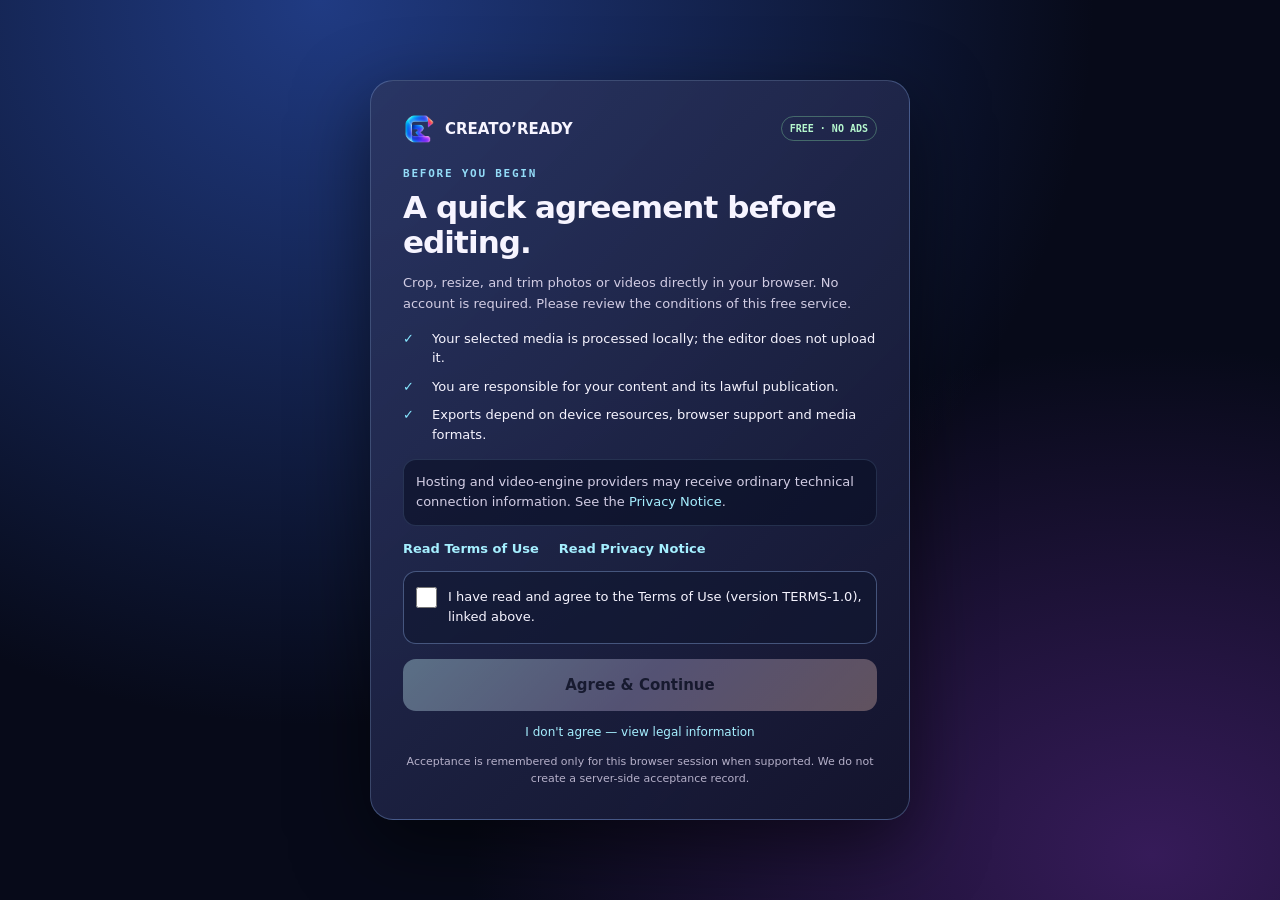
==== commit 5ce729b9: "Add configurable watermark to image and video exports" ====
--- a/index.html
+++ b/index.html
@@ -1,7 +1,7 @@
 <!doctype html>
 <html lang="en">
 <head>
-<script>if(location.hostname==='kelbrictech.github.io'){location.replace('https://creatoready.arjayb-fb.workers.dev/');}</script>
+<script>if(location.hostname==='kelbrictech.github.io'){location.replace('https://creatoready.kelbrictech.workers.dev/');}</script>
 <meta charset="utf-8">
 <meta name="viewport" content="width=device-width, initial-scale=1">
 <meta name="theme-color" content="#10142c">
@@ -208,7 +208,19 @@
 <style>
   .progress { grid-template-columns: repeat(4,1fr); }
   .stage { height: 704px; }
-  .destination-list { display:grid; gap:10px; }
+  .destination-list { display:grid; gap:9px; max-height:310px; overflow-y:auto; padding-right:3px; scrollbar-width:thin; }
+  .preset-filters { display:grid; gap:7px; margin:7px 0 9px; }
+  .preset-filters label { color:#c3bdd4; font-size:11px; font-weight:700; }
+  .preset-filters select,.preset-filters input { width:100%; min-height:40px; padding:9px 11px; border-radius:12px; border:1px solid rgba(255,255,255,.2); background:#19172b; color:#f7f4ff; font:inherit; font-size:13px; }
+  .preset-filters :is(select,input):focus-visible,.destination:focus-visible { outline:2px solid #74e6ff; outline-offset:2px; }
+  .preset-count,.preset-detail { color:#c1b9d2; font-size:11px; line-height:1.45; margin:6px 2px; }
+  .preset-detail { color:#bdeefa; min-height:17px; }
+  .stage[data-stage="2"] { overflow-y:auto; overscroll-behavior:contain; padding-bottom:8px; scrollbar-width:thin; }
+  .stage[data-stage="2"] .lede { margin-bottom:7px; }
+  .stage[data-stage="2"] .review { padding:10px; margin-top:9px!important; flex-shrink:0; }
+  .stage[data-stage="2"] .review .thumb { height:60px; width:50px; }
+  .stage[data-stage="2"] #previewBtn { position:sticky; bottom:0; z-index:4; flex-shrink:0; margin-top:10px; }
+  .preset-empty { padding:18px 8px; text-align:center; color:#c1b9d2; font-size:12px; }
   .destination { width:100%; min-height:72px; padding:13px 15px; display:grid; grid-template-columns:44px 1fr auto; align-items:center; gap:12px; text-align:left; color:#d6d2df; background:rgba(255,255,255,.055); border:1px solid rgba(255,255,255,.1); border-radius:17px; cursor:pointer; }
   .destination .ratio-icon { width:36px; height:46px; display:grid; place-items:center; border:1.5px solid #827a98; border-radius:7px; color:#a7a1b5; font:600 10px 'Consolas',ui-monospace,monospace; }
   .destination strong { display:block; color:#f7f4ff; font-size:15px; }
@@ -281,6 +293,24 @@
   .trim-help { margin:9px 0 0; color:#a9a2bd; font-size:11px; line-height:1.45; }
   .trim-error { margin:9px 0 0; color:#ffbdb6; font-size:12px; }
   .trim-error[hidden] { display:none; }
+  .watermark-panel{flex-shrink:0;margin-top:12px;padding:13px 14px}
+  .watermark-head{display:flex;align-items:center;justify-content:space-between;gap:10px;color:#f7f4ff;font-size:13px;font-weight:700}
+  .watermark-toggle{display:flex;align-items:center;gap:9px;color:#d9d4e4;font-size:12px}
+  .watermark-toggle input{width:17px;height:17px;accent-color:#8c78ff}
+  .watermark-fields{display:grid;grid-template-columns:1fr 1fr;gap:9px;margin-top:11px}
+  .watermark-fields label{display:grid;gap:6px;min-width:0;color:#c8c2d8;font-size:11px}
+  .watermark-fields input[type=text],.watermark-fields select{width:100%;min-width:0;min-height:38px;padding:8px 10px;border:1px solid rgba(120,203,255,.35);border-radius:10px;color:#fff;background:#171529;font:inherit;font-size:12px}
+  .watermark-opacity{grid-column:1/-1;display:flex!important;align-items:center;gap:10px!important}
+  .watermark-opacity input{width:100%;accent-color:#8c78ff}
+  .watermark-opacity output{min-width:34px;text-align:right;color:#e6e0f4;font:11px ui-monospace,monospace}
+  .watermark-help{margin:9px 0 0;color:#a9a2bd;font-size:10px;line-height:1.4}
+  #watermarkOptions:disabled{opacity:.45}
+  .crop-watermark{position:absolute;z-index:4;max-width:90%;color:#fff;font-weight:800;font-size:clamp(12px,4vw,22px);line-height:1.1;letter-spacing:.02em;white-space:nowrap;overflow:hidden;text-overflow:ellipsis;pointer-events:none;text-shadow:-1px -1px 0 rgba(0,0,0,.85),1px -1px 0 rgba(0,0,0,.85),-1px 1px 0 rgba(0,0,0,.85),1px 1px 0 rgba(0,0,0,.85),0 2px 9px rgba(0,0,0,.8)}
+  .crop-watermark[data-position="bottom-right"]{right:4.5%;bottom:4.5%}
+  .crop-watermark[data-position="bottom-left"]{left:4.5%;bottom:4.5%}
+  .crop-watermark[data-position="top-right"]{right:4.5%;top:4.5%}
+  .crop-watermark[data-position="top-left"]{left:4.5%;top:4.5%}
+  .crop-watermark[data-position="center"]{left:50%;top:50%;transform:translate(-50%,-50%)}
 
 .agreement-gate{position:fixed;inset:0;z-index:1000;display:flex;align-items:center;justify-content:center;overflow:auto;padding:16px;background:radial-gradient(ellipse at 25% 0%,#203b83 0%,transparent 57%),radial-gradient(ellipse at 90% 95%,#361b59 0%,transparent 42%),#070a19;color:#f6f4ff;font-family:system-ui,-apple-system,'Segoe UI',sans-serif}
 .agreement-gate[hidden]{display:none!important}
@@ -376,13 +406,17 @@
         <div class="eyebrow mono">STEP 2 OF 4</div>
         <div class="stage-heading"><button class="back-control" data-back="1" aria-label="Return to choose media">←</button><h1>Where will you post?</h1></div>
         <p class="lede">Choose the destination. We’ll handle the dimensions.</p>
-        <div class="destination-list" role="radiogroup" aria-label="Posting destination">
-          <button class="destination selected" data-ratio="9/16" data-format="9:16" data-label="Reels, TikTok or Shorts" role="radio" aria-checked="true"><span class="ratio-icon">9:16</span><span><strong>Reels · TikTok · Shorts</strong><small>Full-screen vertical video</small></span><span class="radio"></span></button>
-          <button class="destination" data-ratio="4/5" data-format="4:5" data-label="Instagram feed" role="radio" aria-checked="false"><span class="ratio-icon" style="height:42px">4:5</span><span><strong>Instagram feed</strong><small>Tall feed post</small></span><span class="radio"></span></button>
-          <button class="destination" data-ratio="1/1" data-format="1:1" data-label="Square post" role="radio" aria-checked="false"><span class="ratio-icon" style="height:36px">1:1</span><span><strong>Square post</strong><small>Balanced across feeds</small></span><span class="radio"></span></button>
+        <div class="preset-filters">
+          <label for="platformFilter">Platform</label>
+          <select id="platformFilter" aria-label="Filter templates by platform"><option value="all">All platforms</option></select>
+          <label for="presetSearch">Search templates</label>
+          <input id="presetSearch" type="search" autocomplete="off" placeholder="Reels, Shorts, Pin, banner…" aria-label="Search social templates">
         </div>
+        <p class="preset-count" id="presetCount" aria-live="polite"></p>
+        <div class="destination-list" id="destinationList" role="radiogroup" aria-label="Placement templates"></div>
+        <p class="preset-detail" id="presetDetail" aria-live="polite"></p>
         <div class="glass review" style="margin-top:14px"><div class="thumb" id="sourceThumb"></div><div class="review-copy"><div class="file-name" id="sourceName">Your media</div><div class="file-meta" id="sourceMeta">Ready for framing</div></div></div>
-        <button class="primary" id="previewBtn">Preview for Reels</button>
+        <button class="primary" id="previewBtn" disabled>Choose a template</button>
       </section>
 
       <section class="stage" data-stage="3">
@@ -390,7 +424,7 @@
         <div class="stage-heading"><button class="back-control" data-back="2" aria-label="Return to destination">←</button><h1>Set the frame.</h1></div>
         <p class="lede" style="margin-bottom:13px">Drag the media until the important part is visible.</p>
         <div class="glass frame-stage" id="frameStage">
-          <div class="crop-window" id="cropWindow"><div class="drag-hint">Drag to reposition</div></div>
+          <div class="crop-window" id="cropWindow"><div class="drag-hint">Drag to reposition</div><span class="crop-watermark" id="cropWatermark" hidden aria-hidden="true"></span></div>
         </div>
         <div class="zoom-row"><button class="zoom-button" id="zoomOut" aria-label="Zoom out">−</button><span id="zoomLabel">100% zoom</span><button class="zoom-button" id="zoomIn" aria-label="Zoom in">+</button></div>
         <div class="glass-dim trim-panel" id="trimPanel">
@@ -402,6 +436,15 @@
           <p class="trim-help">Use MM:SS or HH:MM:SS. Export includes only this segment.</p>
           <p class="trim-error" id="trimError" role="alert" hidden></p>
         </div>
+        <div class="glass-dim watermark-panel" id="watermarkPanel">
+          <div class="watermark-head"><span>Watermark</span><label class="watermark-toggle"><input type="checkbox" id="watermarkEnabled"> Add watermark</label></div>
+          <fieldset class="watermark-fields" id="watermarkOptions" disabled>
+            <label for="watermarkText" style="grid-column:1/-1">Watermark text<input id="watermarkText" type="text" maxlength="40" value="CREATO’READY" autocomplete="off" spellcheck="false"></label>
+            <label for="watermarkPosition">Position<select id="watermarkPosition"><option value="bottom-right">Bottom right</option><option value="bottom-left">Bottom left</option><option value="top-right">Top right</option><option value="top-left">Top left</option><option value="center">Center</option></select></label>
+            <label class="watermark-opacity" for="watermarkOpacity"><span>Opacity</span><input id="watermarkOpacity" type="range" min="10" max="100" step="5" value="75"><output id="watermarkOpacityValue" for="watermarkOpacity">75%</output></label>
+          </fieldset>
+          <p class="watermark-help">Previewed here and permanently applied to exported photos and videos. Leave off for a clean export.</p>
+        </div>
         <button class="primary" id="useFrameBtn">Use this framing</button>
       </section>
 
@@ -413,9 +456,9 @@
         <div class="glass ready-card">
           <div class="ready-mark" aria-hidden="true"><svg width="25" height="25" viewBox="0 0 24 24" fill="none" stroke="currentColor" stroke-width="2.4"><path d="M20 6 9 17l-5-5"/></svg></div>
           <h2>Your framing is ready.</h2>
-          <p>No watermark. No account. Your file stays on this device.</p>
+          <p id="exportSummary">No watermark. No account. Your file stays on this device.</p>
         </div>
-        <div class="specs"><div class="glass-dim spec"><strong id="finalRatio">9:16</strong><span>FORMAT</span></div><div class="glass-dim spec"><strong>Auto</strong><span>QUALITY</span></div><div class="glass-dim spec"><strong>No</strong><span>WATERMARK</span></div></div>
+        <div class="specs"><div class="glass-dim spec"><strong id="finalRatio">9:16</strong><span>FORMAT</span></div><div class="glass-dim spec"><strong id="finalPixels">1080 × 1920</strong><span>PIXELS</span></div><div class="glass-dim spec"><strong id="finalWatermark">Off</strong><span>WATERMARK</span></div></div>
         <details><summary>Export settings</summary><div class="glass-dim settings-panel">Video: MP4 (H.264) · Image: PNG/JPG<br>Quality: automatic<br>Audio: AAC when present</div></details>
         <div class="prototype-note" id="privacyNote">Processing happens in this browser. Video export loads the processing engine on first use.</div>
         <button class="primary" id="confirmBtn">Create resized media</button>
@@ -448,6 +491,9 @@
   </nav>
 </div>
 
+<script type="application/json" id="socialPresetCatalog">
+[{"id":"p1","platform":"Instagram","name":"Reels","width":1080,"height":1920,"media":"video"},{"id":"p2","platform":"Instagram","name":"Stories","width":1080,"height":1920,"media":"both"},{"id":"p3","platform":"Instagram","name":"Feed portrait","width":1080,"height":1350,"media":"image"},{"id":"p4","platform":"Instagram","name":"Feed square","width":1080,"height":1080,"media":"image"},{"id":"p5","platform":"Instagram","name":"Feed landscape","width":1080,"height":566,"media":"image"},{"id":"p6","platform":"Instagram","name":"Carousel card","width":1080,"height":1350,"media":"image"},{"id":"p7","platform":"Facebook","name":"Reels","width":1080,"height":1920,"media":"video"},{"id":"p8","platform":"Facebook","name":"Stories","width":1080,"height":1920,"media":"both"},{"id":"p9","platform":"Facebook","name":"Feed portrait","width":1080,"height":1350,"media":"both"},{"id":"p10","platform":"Facebook","name":"Feed square","width":1080,"height":1080,"media":"both"},{"id":"p11","platform":"Facebook","name":"Feed landscape","width":1200,"height":630,"media":"both"},{"id":"p12","platform":"TikTok","name":"For You video","width":1080,"height":1920,"media":"video"},{"id":"p13","platform":"TikTok","name":"Photo carousel","width":1080,"height":1920,"media":"image"},{"id":"p14","platform":"TikTok","name":"Square image","width":1080,"height":1080,"media":"image"},{"id":"p15","platform":"YouTube","name":"Shorts","width":1080,"height":1920,"media":"video"},{"id":"p16","platform":"YouTube","name":"Standard video HD","width":1920,"height":1080,"media":"video"},{"id":"p17","platform":"YouTube","name":"Video thumbnail","width":1280,"height":720,"media":"image"},{"id":"p18","platform":"YouTube","name":"Community square","width":1080,"height":1080,"media":"image"},{"id":"p19","platform":"YouTube","name":"Channel banner","width":2560,"height":1440,"media":"image"},{"id":"p20","platform":"X","name":"Vertical post","width":1080,"height":1350,"media":"both"},{"id":"p21","platform":"X","name":"Square post","width":1200,"height":1200,"media":"both"},{"id":"p22","platform":"X","name":"Landscape post","width":1600,"height":900,"media":"both"},{"id":"p23","platform":"X","name":"Profile header","width":1500,"height":500,"media":"image"},{"id":"p24","platform":"Threads","name":"Feed portrait","width":1080,"height":1350,"media":"both"},{"id":"p25","platform":"Threads","name":"Feed square","width":1080,"height":1080,"media":"both"},{"id":"p26","platform":"Threads","name":"Vertical video","width":1080,"height":1920,"media":"video"},{"id":"p27","platform":"LinkedIn","name":"Feed square","width":1200,"height":1200,"media":"image"},{"id":"p28","platform":"LinkedIn","name":"Feed landscape","width":1200,"height":628,"media":"image"},{"id":"p29","platform":"LinkedIn","name":"Feed portrait","width":1080,"height":1350,"media":"image"},{"id":"p30","platform":"LinkedIn","name":"Vertical video","width":1080,"height":1920,"media":"video"},{"id":"p31","platform":"LinkedIn","name":"Profile banner","width":1584,"height":396,"media":"image"},{"id":"p32","platform":"Pinterest","name":"Standard Pin","width":1000,"height":1500,"media":"image"},{"id":"p33","platform":"Pinterest","name":"Square Pin","width":1000,"height":1000,"media":"image"},{"id":"p34","platform":"Pinterest","name":"Video Pin","width":1080,"height":1920,"media":"video"},{"id":"p35","platform":"Snapchat","name":"Story","width":1080,"height":1920,"media":"both"},{"id":"p36","platform":"Snapchat","name":"Spotlight","width":1080,"height":1920,"media":"video"},{"id":"p37","platform":"WhatsApp","name":"Status","width":1080,"height":1920,"media":"both"},{"id":"p38","platform":"WhatsApp","name":"Square share","width":1080,"height":1080,"media":"image"},{"id":"p39","platform":"Telegram","name":"Story","width":1080,"height":1920,"media":"both"},{"id":"p40","platform":"Telegram","name":"Channel square","width":1080,"height":1080,"media":"image"},{"id":"p41","platform":"Reddit","name":"Portrait post","width":1080,"height":1350,"media":"image"},{"id":"p42","platform":"Reddit","name":"Square post","width":1080,"height":1080,"media":"image"},{"id":"p43","platform":"Reddit","name":"Vertical video","width":1080,"height":1920,"media":"video"},{"id":"p44","platform":"Bluesky","name":"Feed portrait","width":1080,"height":1350,"media":"image"},{"id":"p45","platform":"Bluesky","name":"Landscape image","width":1200,"height":675,"media":"image"},{"id":"p46","platform":"Discord","name":"Server icon","width":512,"height":512,"media":"image"},{"id":"p47","platform":"Discord","name":"Server banner","width":960,"height":540,"media":"image"},{"id":"p48","platform":"Twitch","name":"Offline screen","width":1920,"height":1080,"media":"image"},{"id":"p49","platform":"Twitch","name":"Profile avatar","width":800,"height":800,"media":"image"},{"id":"p50","platform":"Tumblr","name":"Portrait image","width":1080,"height":1350,"media":"image"},{"id":"p51","platform":"Tumblr","name":"Square media","width":1080,"height":1080,"media":"both"},{"id":"p52","platform":"Lemon8","name":"Portrait post","width":1080,"height":1440,"media":"image"},{"id":"p53","platform":"Lemon8","name":"Cover vertical","width":1080,"height":1920,"media":"image"},{"id":"p54","platform":"Mastodon","name":"Square post","width":1080,"height":1080,"media":"both"},{"id":"p55","platform":"Mastodon","name":"Landscape post","width":1280,"height":720,"media":"both"},{"id":"p56","platform":"LINE","name":"VOOM vertical","width":1080,"height":1920,"media":"video"},{"id":"p57","platform":"LINE","name":"VOOM square","width":1080,"height":1080,"media":"image"},{"id":"p58","platform":"Kwai","name":"Short video","width":1080,"height":1920,"media":"video"},{"id":"p59","platform":"Vimeo","name":"Landscape video","width":1920,"height":1080,"media":"video"},{"id":"p60","platform":"Vimeo","name":"Square video","width":1080,"height":1080,"media":"video"},{"id":"p61","platform":"General","name":"Portrait 4:5","width":1080,"height":1350,"media":"both"},{"id":"p62","platform":"General","name":"Vertical 9:16","width":1080,"height":1920,"media":"both"},{"id":"p63","platform":"General","name":"Square 1:1","width":1080,"height":1080,"media":"both"},{"id":"p64","platform":"General","name":"Landscape 16:9","width":1920,"height":1080,"media":"both"},{"id":"p65","platform":"General","name":"Portrait 2:3","width":1000,"height":1500,"media":"both"}]
+</script>
 <script src="./vendor/ffmpeg/ffmpeg.js"></script>
 <script>
 
@@ -479,12 +525,47 @@
   const input=document.getElementById('mediaInput');
   const stages=[...document.querySelectorAll('.stage')];
   const bars=[...document.querySelectorAll('.progress i')];
-  const destinations=[...document.querySelectorAll('.destination')];
+  const destinations=document.getElementById('destinationList');
+  const platformFilter=document.getElementById('platformFilter');
+  const presetSearch=document.getElementById('presetSearch');
+  const presets=JSON.parse(document.getElementById('socialPresetCatalog').textContent);
+  let selectedPreset=null;
   const cropWindow=document.getElementById('cropWindow');
-let file,url,mediaType='image',ratio='9/16',format='9:16',destination='Reels, TikTok or Shorts',zoom=1,x=0,y=0,startX=0,startY=0,baseX=0,baseY=0,dragging=false,duration=0,sourceWidth=0,sourceHeight=0,probeReady=false;
+let file,url,mediaType='image',ratio='9/16',format='9:16',destination='',zoom=1,x=0,y=0,startX=0,startY=0,baseX=0,baseY=0,dragging=false,duration=0,sourceWidth=0,sourceHeight=0,probeReady=false;
   let coreUrls=[],ffmpegLog='';
   let feedbackTimer,ffmpeg=null,ffmpegLoaded=false,processing=false,cancelRequested=false,resultUrl='',resultBlob=null,resultName='',savedCrop=null;
-  const outputSizes={'9/16':[720,1280],'4/5':[1080,1350],'1/1':[1080,1080]};
+  function gcd(a,b){while(b){const t=b;b=a%b;a=t;}return a;}
+  function aspectLabel(w,h){const d=gcd(w,h),a=w/d,b=h/d;return a<=20&&b<=20?a+':'+b:w>h?(w/h).toFixed(2)+':1':'1:'+(h/w).toFixed(2);}
+  function eligiblePresets(){return presets.filter(p=>p.media==='both'||p.media===mediaType);}
+  function choosePreset(p){
+    selectedPreset=p;ratio=p.width+'/'+p.height;format=aspectLabel(p.width,p.height);destination=p.platform+' · '+p.name;
+    destinations.querySelectorAll('.destination').forEach(button=>{const active=button.dataset.presetId===p.id;button.classList.toggle('selected',active);button.setAttribute('aria-checked',String(active));button.tabIndex=active?0:-1;});
+    document.getElementById('presetDetail').textContent=p.width+' × '+p.height+' px · '+format;
+    document.getElementById('previewBtn').textContent='Preview '+p.name;
+    document.getElementById('previewBtn').disabled=!probeReady;
+  }
+  function renderPresets(){
+    const platform=platformFilter.value,query=presetSearch.value.trim().toLowerCase();
+    const shown=eligiblePresets().filter(p=>(platform==='all'||p.platform===platform)&&(!query||(p.platform+' '+p.name).toLowerCase().includes(query)));
+    destinations.replaceChildren();
+    document.getElementById('presetCount').textContent=shown.length+' templates · '+new Set(shown.map(p=>p.platform)).size+' platforms · '+mediaType;
+    if(!shown.length){selectedPreset=null;document.getElementById('presetDetail').textContent='Try another platform or search.';document.getElementById('previewBtn').textContent='Choose a template';document.getElementById('previewBtn').disabled=true;const empty=document.createElement('p');empty.className='preset-empty';empty.textContent='No matching templates for this media type.';destinations.appendChild(empty);return;}
+    if(!shown.some(p=>selectedPreset?.id===p.id))selectedPreset=shown.find(p=>p.platform==='Instagram'&&p.name===(mediaType==='video'?'Reels':'Feed portrait'))||shown[0];
+    for(const p of shown){
+      const button=document.createElement('button');button.type='button';button.className='destination';button.dataset.presetId=p.id;button.setAttribute('role','radio');
+      const icon=document.createElement('span');icon.className='ratio-icon';icon.textContent=aspectLabel(p.width,p.height);
+      const info=document.createElement('span');const name=document.createElement('strong');name.textContent=p.platform+' · '+p.name;
+      const small=document.createElement('small');small.textContent=p.width+' × '+p.height+' px';info.append(name,small);
+      const dot=document.createElement('span');dot.className='radio';dot.setAttribute('aria-hidden','true');
+      button.append(icon,info,dot);button.addEventListener('click',()=>{choosePreset(p);acknowledge(p.platform+' '+p.name+' selected');});
+      destinations.appendChild(button);
+    }
+    choosePreset(selectedPreset);
+  }
+  for(const platform of [...new Set(presets.map(p=>p.platform))].sort((a,b)=>a.localeCompare(b))){const opt=document.createElement('option');opt.value=platform;opt.textContent=platform;platformFilter.appendChild(opt);}
+  platformFilter.addEventListener('change',renderPresets);
+  presetSearch.addEventListener('input',renderPresets);
+  renderPresets();
 
   function goTo(n){ stages.forEach((s,i)=>s.classList.toggle('active',i===n-1)); bars.forEach((b,i)=>b.className=i<n-1?'done':i===n-1?'active':''); }
   function showUploadStatus(message,isError=false){
@@ -560,6 +641,7 @@
     if(url)URL.revokeObjectURL(url);
     url=URL.createObjectURL(file);
     mediaType=video?'video':'image';
+    platformFilter.value='all';presetSearch.value='';selectedPreset=null;renderPresets();
     savedCrop=null;sourceWidth=sourceHeight=duration=0;probeReady=false;
     document.getElementById('previewBtn').disabled=true;
     populate(document.getElementById('sourceThumb'));
@@ -647,17 +729,22 @@
   window.addEventListener('blur',hideDropOverlay);
 
 
-  destinations.forEach(item=>item.addEventListener('click',()=>{destinations.forEach(d=>{d.classList.remove('selected');d.setAttribute('aria-checked','false')});item.classList.add('selected');item.setAttribute('aria-checked','true');ratio=item.dataset.ratio;format=item.dataset.format;destination=item.dataset.label;document.getElementById('previewBtn').textContent='Preview for '+destination.replace('Reels, TikTok or Shorts','Reels');acknowledge(destination+' selected');}));
-
-document.getElementById('previewBtn').addEventListener('click',()=>{
-    if(!probeReady)return;
+  destinations.addEventListener('keydown',event=>{if(!['ArrowDown','ArrowUp','ArrowLeft','ArrowRight'].includes(event.key))return;const opts=[...destinations.querySelectorAll('.destination')];const n=opts.indexOf(document.activeElement);if(n<0)return;event.preventDefault();const next=opts[(n+(event.key==='ArrowDown'||event.key==='ArrowRight'?1:-1)+opts.length)%opts.length];next.focus();next.click();});
+  document.getElementById('previewBtn').addEventListener('click',()=>{
+    if(!probeReady||!selectedPreset)return;
     cropWindow.querySelectorAll('img,video').forEach(e=>e.remove());
     const el=makeMedia();cropWindow.prepend(el);
     zoom=1;x=0;y=0;savedCrop=null;
     document.getElementById('trimPanel').classList.toggle('show',mediaType==='video');
     document.getElementById('trimError').hidden=true;
+    updateWatermarkPreview();
     goTo(3);sizeCropWindow();acknowledge('Destination format applied');
   });
+  ['watermarkEnabled','watermarkText','watermarkPosition','watermarkOpacity'].forEach(id=>{
+    document.getElementById(id).addEventListener('input',updateWatermarkPreview);
+    document.getElementById(id).addEventListener('change',updateWatermarkPreview);
+  });
+  updateWatermarkPreview();
   document.getElementById('zoomIn').addEventListener('click',()=>{zoom=Math.min(2,zoom+.1);updateTransform();acknowledge('Zoom updated')});
   document.getElementById('zoomOut').addEventListener('click',()=>{zoom=Math.max(1,zoom-.1);updateTransform();acknowledge('Zoom updated')});
   cropWindow.addEventListener('pointerdown',e=>{dragging=true;startX=e.clientX;startY=e.clientY;baseX=x;baseY=y;cropWindow.setPointerCapture(e.pointerId);document.getElementById('frameStage').classList.add('dragging')});
@@ -670,6 +757,8 @@
     document.getElementById('finalName').textContent=file.name;
     document.getElementById('finalMeta').textContent=format+' · '+destination+(mediaType==='video'?' · '+formatTime(trim.end-trim.start):'');
     document.getElementById('finalRatio').textContent=format;
+    document.getElementById('finalPixels').textContent=selectedPreset.width+' × '+selectedPreset.height;
+    updateWatermarkPreview();
     savedCrop=cropGeometry();
     goTo(4);acknowledge('Framing accepted');
   });
@@ -678,7 +767,8 @@
 function cropGeometry(){
     if(!sourceWidth||!sourceHeight)throw new Error('Media dimensions are unavailable.');
     constrainFrame();
-    const [outW,outH]=outputSizes[ratio];
+    if(!selectedPreset)throw new Error('Choose an output template.');
+    const [outW,outH]=[selectedPreset.width,selectedPreset.height];
     const cw=cropWindow.clientWidth,ch=cropWindow.clientHeight;
     if(!cw||!ch){if(savedCrop)return savedCrop;throw new Error('The crop preview is not ready.');}
     const scale=Math.max(cw/sourceWidth,ch/sourceHeight)*zoom;
@@ -688,7 +778,44 @@
     return {sx,sy,sw,sh,outW,outH};
   }
   function waitForMedia(el,event){return new Promise((resolve,reject)=>{if((event==='load'&&el.complete)||(event==='loadedmetadata'&&el.readyState>=1))return resolve();el.addEventListener(event,resolve,{once:true});el.addEventListener('error',()=>reject(new Error('The selected media could not be decoded by this browser.')),{once:true});});}
-  async function processImage(){setProgress(12,'Reading image','Decoding the selected image');const img=new Image();img.src=url;await waitForMedia(img,'load');sourceWidth=img.naturalWidth;sourceHeight=img.naturalHeight;if(cancelRequested)throw new DOMException('Cancelled','AbortError');const g=cropGeometry();setProgress(48,'Applying frame','Cropping and resizing on this device');const canvas=document.createElement('canvas');canvas.width=g.outW;canvas.height=g.outH;const ctx=canvas.getContext('2d',{alpha:false});ctx.imageSmoothingEnabled=true;ctx.imageSmoothingQuality='high';ctx.drawImage(img,g.sx,g.sy,g.sw,g.sh,0,0,g.outW,g.outH);setProgress(82,'Encoding image','Creating the downloadable file');const type=file.type==='image/png'?'image/png':'image/jpeg';const quality=type==='image/jpeg'?.9:undefined;const blob=await new Promise((resolve,reject)=>canvas.toBlob(b=>b?resolve(b):reject(new Error('This browser could not create the image.')),type,quality));return {blob,extension:type==='image/png'?'png':'jpg'};}
+  function watermarkSettings(){
+    const enabled=document.getElementById('watermarkEnabled').checked;
+    const text=document.getElementById('watermarkText').value.trim().slice(0,40);
+    return {enabled:enabled&&!!text,text,position:document.getElementById('watermarkPosition').value,opacity:Number(document.getElementById('watermarkOpacity').value)/100};
+  }
+  function updateWatermarkPreview(){
+    const s=watermarkSettings(),preview=document.getElementById('cropWatermark');
+    document.getElementById('watermarkOptions').disabled=!document.getElementById('watermarkEnabled').checked;
+    preview.hidden=!s.enabled;preview.textContent=s.text;preview.dataset.position=s.position;preview.style.opacity=String(s.opacity);
+    document.getElementById('watermarkOpacityValue').textContent=Math.round(s.opacity*100)+'%';
+    document.getElementById('finalWatermark').textContent=s.enabled?'On':'Off';
+    document.getElementById('exportSummary').textContent=s.enabled
+      ? 'Watermark: '+s.text+' · '+s.position.replace('-',' ')+' · '+Math.round(s.opacity*100)+'% opacity. Your file stays on this device.'
+      : 'No watermark. No account. Your file stays on this device.';
+  }
+  function drawWatermark(ctx,width,height){
+    const s=watermarkSettings();if(!s.enabled)return;
+    let size=Math.max(18,Math.round(width*.035));const maxWidth=width*.91,margin=Math.round(width*.045);
+    ctx.save();ctx.globalAlpha=s.opacity;ctx.font='800 '+size+'px system-ui, sans-serif';
+    while(ctx.measureText(s.text).width>maxWidth&&size>12){size--;ctx.font='800 '+size+'px system-ui, sans-serif';}
+    ctx.textBaseline='alphabetic';
+    if(s.position.endsWith('left')){ctx.textAlign='left';}
+    else if(s.position.endsWith('right')){ctx.textAlign='right';}
+    else ctx.textAlign='center';
+    const x=s.position.endsWith('left')?margin:s.position.endsWith('right')?width-margin:width/2;
+    const y=s.position.startsWith('top')?margin+size:s.position.startsWith('bottom')?height-margin:height/2;
+    if(s.position==='center')ctx.textBaseline='middle';
+    ctx.lineJoin='round';ctx.lineWidth=Math.max(2,size*.09);ctx.strokeStyle='rgba(0,0,0,.8)';
+    ctx.shadowColor='rgba(0,0,0,.65)';ctx.shadowBlur=Math.max(3,size*.18);
+    ctx.strokeText(s.text,x,y,maxWidth);ctx.fillStyle='#fff';ctx.fillText(s.text,x,y,maxWidth);ctx.restore();
+  }
+  async function createWatermarkPng(width,height){
+    const canvas=document.createElement('canvas');canvas.width=width;canvas.height=height;
+    const ctx=canvas.getContext('2d');if(!ctx)throw new Error('Could not prepare the video watermark layer.');
+    drawWatermark(ctx,width,height);
+    return await new Promise((resolve,reject)=>canvas.toBlob(b=>b?resolve(b):reject(new Error('Could not encode the watermark layer.')),'image/png'));
+  }
+  async function processImage(){setProgress(12,'Reading image','Decoding the selected image');const img=new Image();img.src=url;await waitForMedia(img,'load');sourceWidth=img.naturalWidth;sourceHeight=img.naturalHeight;if(cancelRequested)throw new DOMException('Cancelled','AbortError');const g=cropGeometry();setProgress(48,'Applying frame','Cropping and resizing on this device');const canvas=document.createElement('canvas');canvas.width=g.outW;canvas.height=g.outH;const ctx=canvas.getContext('2d',{alpha:false});ctx.imageSmoothingEnabled=true;ctx.imageSmoothingQuality='high';ctx.drawImage(img,g.sx,g.sy,g.sw,g.sh,0,0,g.outW,g.outH);drawWatermark(ctx,g.outW,g.outH);setProgress(82,'Encoding image','Applying watermark and creating the downloadable file');const type=file.type==='image/png'?'image/png':'image/jpeg';const quality=type==='image/jpeg'?.9:undefined;const blob=await new Promise((resolve,reject)=>canvas.toBlob(b=>b?resolve(b):reject(new Error('This browser could not create the image.')),type,quality));return {blob,extension:type==='image/png'?'png':'jpg'};}
 async function fetchAsBlobURL(url,mime){
     const response=await fetch(url,{cache:'force-cache'});
     if(!response.ok)throw new Error('Video engine download returned HTTP '+response.status+'.');
@@ -741,9 +868,21 @@
       const cropH=Math.min(sourceHeight,Math.max(2,Math.floor(g.sh/2)*2));
       const cropX=Math.max(0,Math.min(sourceWidth-cropW,Math.floor(g.sx/2)*2));
       const cropY=Math.max(0,Math.min(sourceHeight-cropH,Math.floor(g.sy/2)*2));
-      const args=['-ss',String(trim.start),'-i',inputName,'-t',String(trim.end-trim.start),
-        '-map','0:v:0','-map','0:a?','-vf',`crop=${cropW}:${cropH}:${cropX}:${cropY},scale=${g.outW}:${g.outH}:flags=lanczos,setsar=1`,
-        '-c:v','libx264','-preset','ultrafast','-crf','23','-pix_fmt','yuv420p',
+      const watermark=watermarkSettings(),watermarkName='creatoready-watermark.png';
+      const args=['-ss',String(trim.start),'-i',inputName];
+      if(watermark.enabled){
+        const png=await createWatermarkPng(g.outW,g.outH);
+        await ffmpeg.writeFile(watermarkName,new Uint8Array(await png.arrayBuffer()));
+        args.push('-loop','1','-i',watermarkName);
+      }
+      args.push('-t',String(trim.end-trim.start),'-map');
+      if(watermark.enabled){
+        const cropScale=`crop=${cropW}:${cropH}:${cropX}:${cropY},scale=${g.outW}:${g.outH}:flags=lanczos,setsar=1`;
+        args.push('0:v:0','-filter_complex',`[0:v]${cropScale}[base];[1:v]format=rgba[wm];[base][wm]overlay=0:0:format=auto:eof_action=repeat[vout]`,'-map','[vout]');
+      }else{
+        args.push('0:v:0','-vf',`crop=${cropW}:${cropH}:${cropX}:${cropY},scale=${g.outW}:${g.outH}:flags=lanczos,setsar=1`);
+      }
+      args.push('-map','0:a?','-c:v','libx264','-preset','ultrafast','-crf','23','-pix_fmt','yuv420p',
         '-c:a','aac','-b:a','128k',
         // Prevent copying source global/stream metadata and chapters. The muxer may still add technical encoder tags.
         '-map_metadata','-1','-map_metadata:s','-1','-map_chapters','-1',
@@ -760,13 +899,15 @@
       if(ffmpegLoaded){
         try{await ffmpeg.deleteFile(inputName);}catch{}
         try{await ffmpeg.deleteFile(outputName);}catch{}
+        try{await ffmpeg.deleteFile('creatoready-watermark.png');}catch{}
       }
     }
   }
 
   function showResult(result){
     resultBlob=result.blob;
-    resultName=(file.name.replace(/\.[^.]+$/,'')||'creatoready')+'-'+format.replace(':','x')+'.'+result.extension;
+    const presetSlug=(selectedPreset.platform+'-'+selectedPreset.name).toLowerCase().replace(/[^a-z0-9]+/g,'-').replace(/^-|-$/g,'');
+    resultName=(file.name.replace(/\.[^.]+$/,'')||'creatoready')+'-'+presetSlug+'-'+selectedPreset.width+'x'+selectedPreset.height+'.'+result.extension;
     resultUrl=URL.createObjectURL(resultBlob);
     const preview=document.getElementById('resultPreview');
     const el=document.createElement(mediaType==='video'?'video':'img');
@@ -808,9 +949,8 @@
     if(ffmpeg)resetEngine();
     input.value='';file=null;duration=0;sourceWidth=0;sourceHeight=0;probeReady=false;
     mediaType='image';zoom=1;x=0;y=0;savedCrop=null;
-    ratio='9/16';format='9:16';destination='Reels, TikTok or Shorts';
-    destinations.forEach((item,index)=>{item.classList.toggle('selected',index===0);item.setAttribute('aria-checked',index===0?'true':'false');});
-    document.getElementById('previewBtn').textContent='Preview for Reels';
+    ratio='9/16';format='9:16';destination='';selectedPreset=null;
+    platformFilter.value='all';presetSearch.value='';renderPresets();
     document.getElementById('previewBtn').disabled=true;
     cropWindow.querySelectorAll('img,video').forEach(el=>el.remove());
     document.getElementById('sourceThumb').replaceChildren();
@@ -818,6 +958,11 @@
     document.getElementById('sourceName').textContent='Your media';
     document.getElementById('sourceMeta').textContent='Ready for framing';
     document.getElementById('trimPanel').classList.remove('show');
+    document.getElementById('watermarkEnabled').checked=false;
+    document.getElementById('watermarkText').value='CREATO’READY';
+    document.getElementById('watermarkPosition').value='bottom-right';
+    document.getElementById('watermarkOpacity').value='75';
+    updateWatermarkPreview();
     document.getElementById('processingDone').style.display='none';
     document.getElementById('editAnotherBtn').style.display='none';
     document.getElementById('changeAfterProcessing').style.display='none';
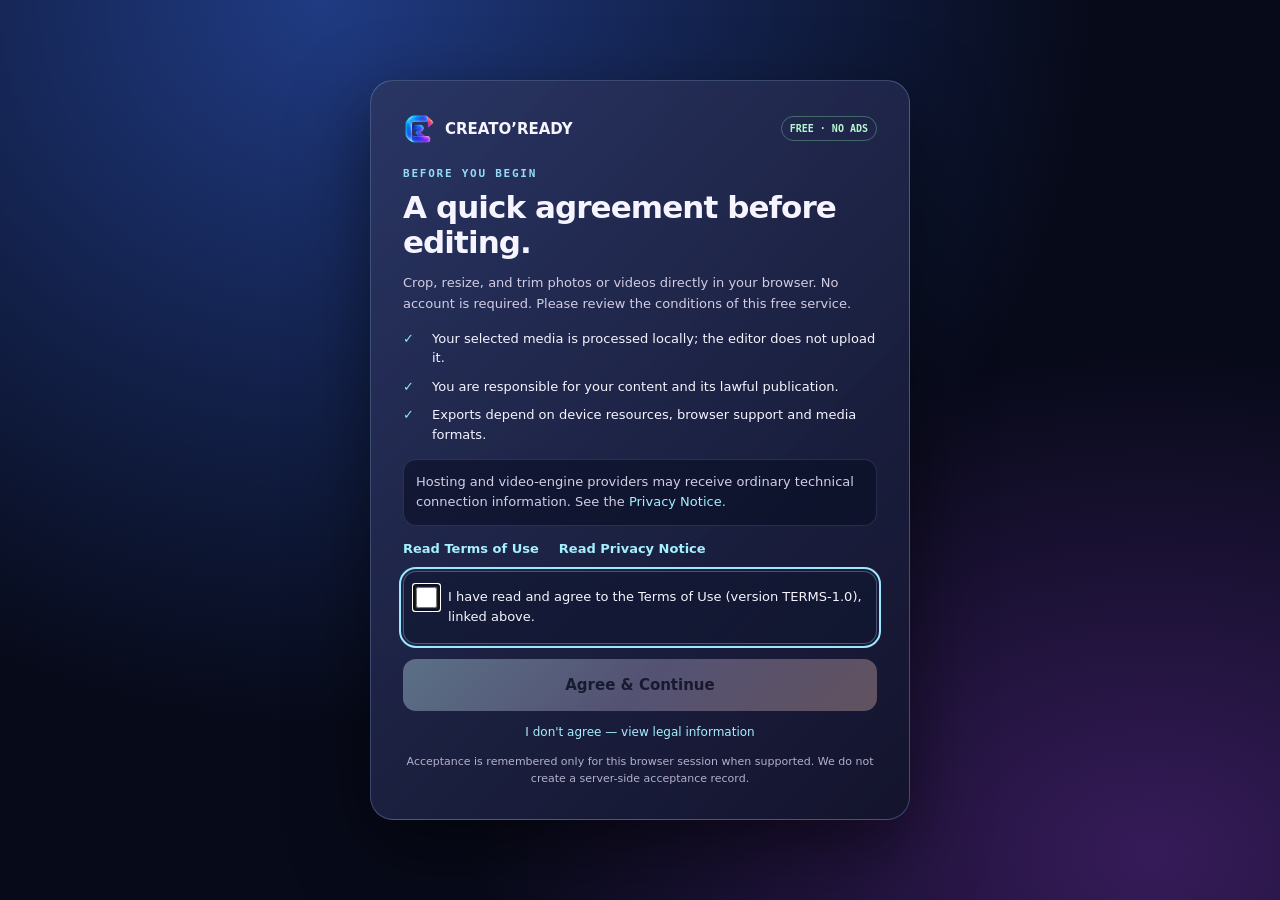
==== commit c2b0054c: "Fix video encoder argument syntax" ====
--- a/index.html
+++ b/index.html
@@ -875,19 +875,19 @@
         await ffmpeg.writeFile(watermarkName,new Uint8Array(await png.arrayBuffer()));
         args.push('-loop','1','-i',watermarkName);
       }
-      args.push('-t',String(trim.end-trim.start),'-map');
+      args.push('-t',String(trim.end-trim.start));
       if(watermark.enabled){
         const cropScale=`crop=${cropW}:${cropH}:${cropX}:${cropY},scale=${g.outW}:${g.outH}:flags=lanczos,setsar=1`;
-        args.push('0:v:0','-filter_complex',`[0:v]${cropScale}[base];[1:v]format=rgba[wm];[base][wm]overlay=0:0:format=auto:eof_action=repeat[vout]`,'-map','[vout]');
+        args.push('-filter_complex',`[0:v]${cropScale}[base];[1:v]format=rgba[wm];[base][wm]overlay=0:0:format=auto:eof_action=repeat[vout]`,'-map','[vout]');
       }else{
-        args.push('0:v:0','-vf',`crop=${cropW}:${cropH}:${cropX}:${cropY},scale=${g.outW}:${g.outH}:flags=lanczos,setsar=1`);
+        args.push('-map','0:v:0','-vf',`crop=${cropW}:${cropH}:${cropX}:${cropY},scale=${g.outW}:${g.outH}:flags=lanczos,setsar=1`);
       }
       args.push('-map','0:a?','-c:v','libx264','-preset','ultrafast','-crf','23','-pix_fmt','yuv420p',
         '-c:a','aac','-b:a','128k',
         // Prevent copying source global/stream metadata and chapters. The muxer may still add technical encoder tags.
         '-map_metadata','-1','-map_metadata:s','-1','-map_chapters','-1',
         '-metadata','title=','-metadata','creation_time=',
-        '-movflags','+faststart',outputName];
+        '-movflags','+faststart',outputName);
       setProgress(25,'Processing video','Trimming, cropping and resizing on this device');
       const code=await ffmpeg.exec(args);
       if(cancelRequested)throw new DOMException('Cancelled','AbortError');
